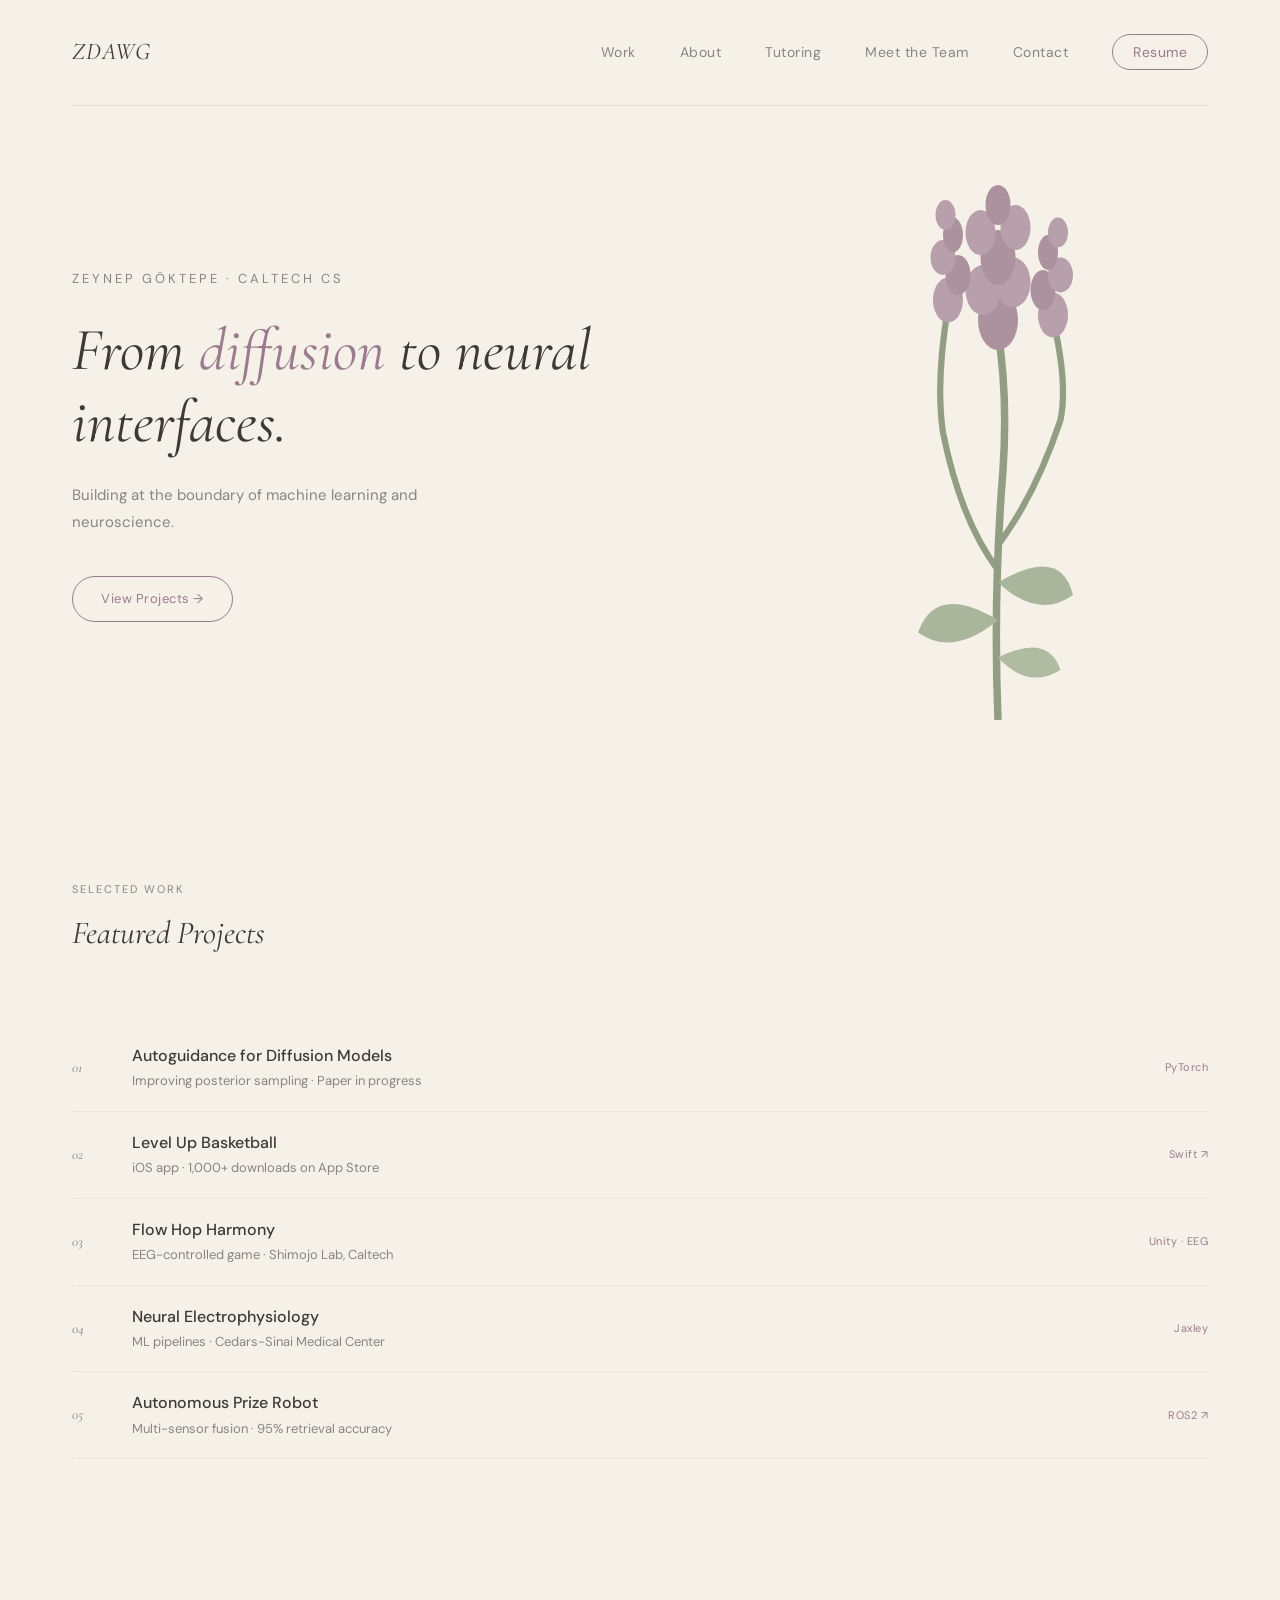
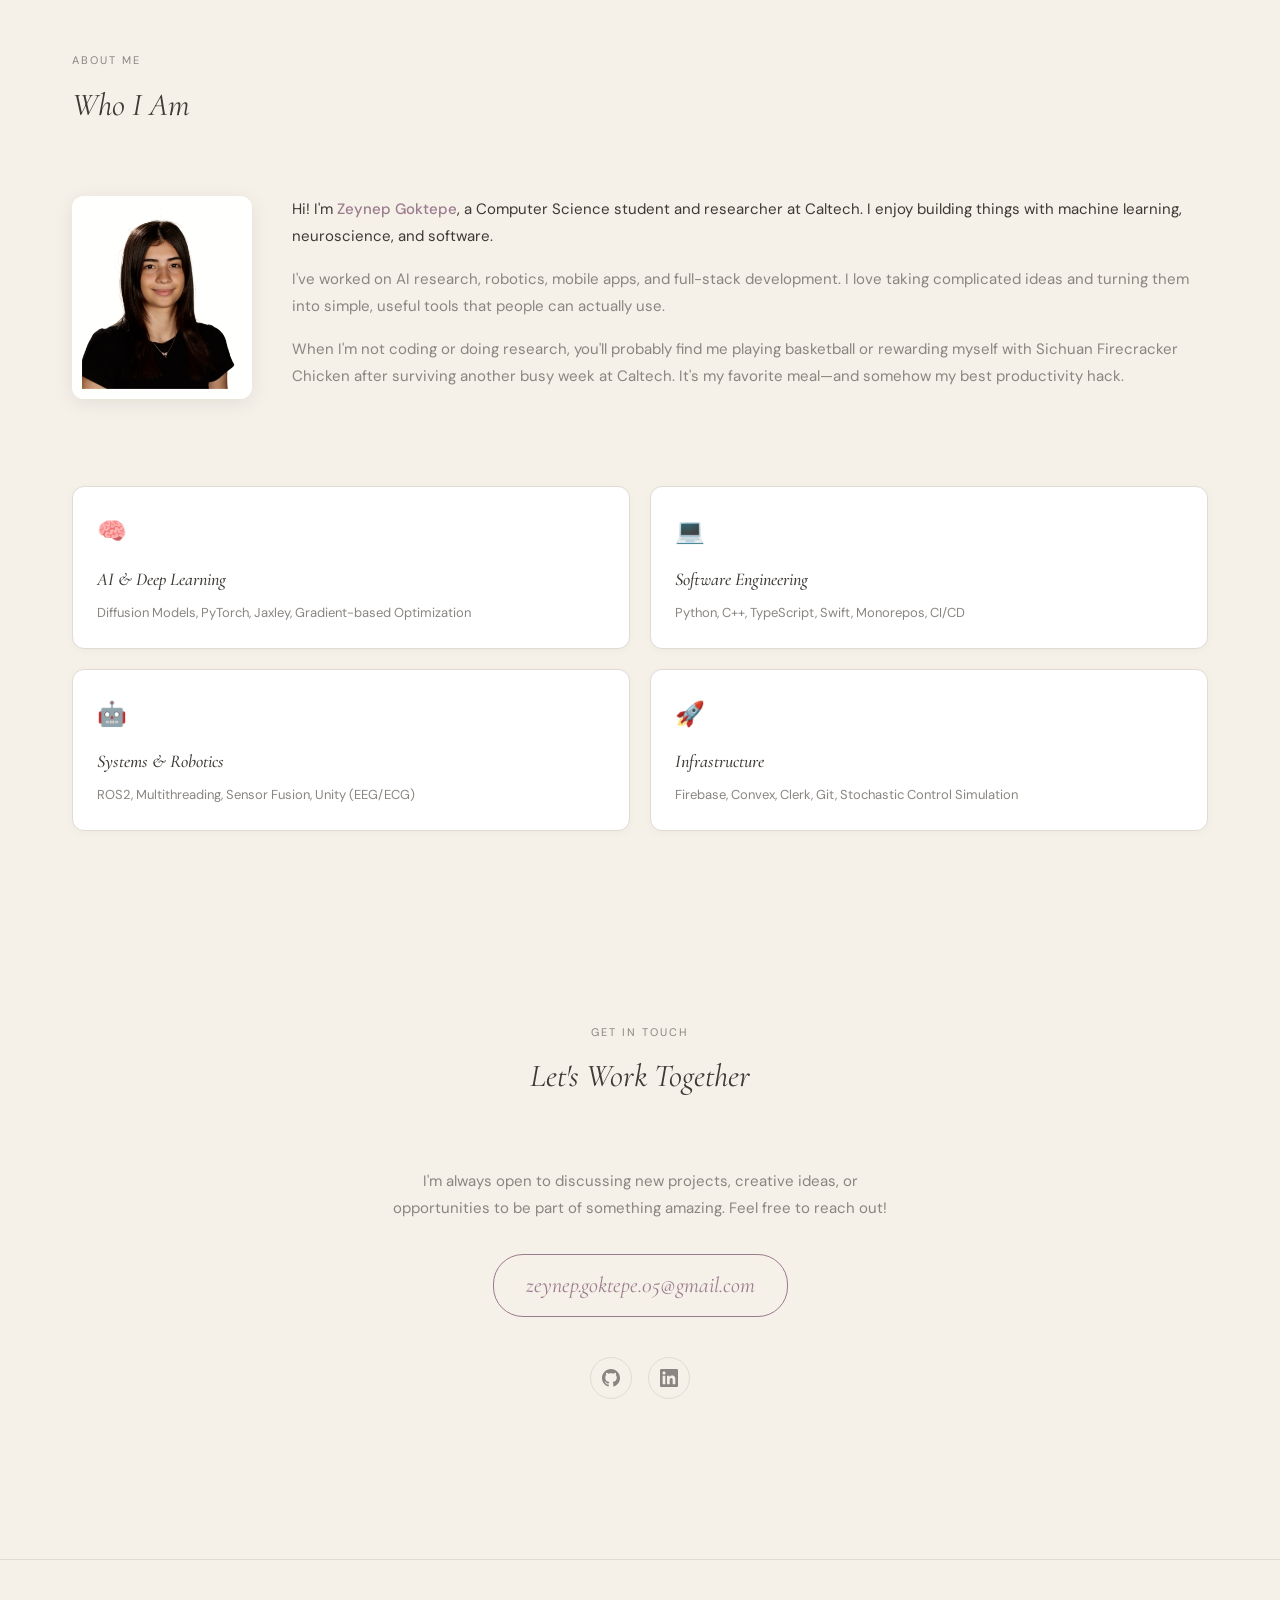
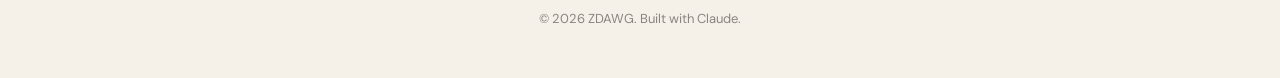
==== index.html @ f77f3506 "zdawg" ====
<!DOCTYPE html>
<html lang="en">
<head>
    <meta charset="UTF-8">
    <meta name="viewport" content="width=device-width, initial-scale=1.0">
    <title>Zeynep Goktepe | CS @ Caltech</title>
    <meta name="description" content="Computer Science student and researcher at Caltech specializing in machine learning, neuroscience, and intelligent systems.">
    
    <!-- Open Graph / Social Media -->
    <meta property="og:type" content="website">
    <meta property="og:title" content="Zeynep Goktepe | CS @ Caltech">
    <meta property="og:description" content="ML, neuroscience, and systems researcher building intelligent software.">
    <meta property="og:image" content="zeynep.jpg">
    
    <!-- Twitter -->
    <meta name="twitter:card" content="summary_large_image">
    <meta name="twitter:title" content="Zeynep Goktepe | CS @ Caltech">
    <meta name="twitter:description" content="ML, neuroscience, and systems researcher building intelligent software.">
    
    <!-- Lavender Fonts -->
    <link href="https://fonts.googleapis.com/css2?family=Cormorant+Garamond:ital,wght@0,400;0,500;1,400;1,500&family=DM+Sans:wght@400;500&display=swap" rel="stylesheet">
    
    <style>
        :root {
            --bg-parchment: #f5f0e8;
            --bg-cream: #faf8f4;
            --text-dark: #3d3a36;
            --text-muted: #8a8580;
            --accent-lavender: #9b7b8e;
            --accent-purple: #7d5a6a;
            --border-light: #e0dbd3;
        }

        * {
            margin: 0;
            padding: 0;
            box-sizing: border-box;
        }

        body {
            background-color: var(--bg-parchment);
            color: var(--text-dark);
            overflow-x: hidden;
            min-height: 100vh;
            font-family: 'DM Sans', sans-serif;
            font-size: 15px;
            line-height: 1.7;
        }

        /* Hide particle effects for this theme */
        #bg-canvas,
        .vignette,
        .scanlines,
        .grid-bg {
            display: none;
        }

        /* Layout Container */
        .content-wrapper {
            position: relative;
            z-index: 3;
            max-width: 1200px;
            margin: 0 auto;
            padding: 0 2rem;
        }

        /* Navigation */
        nav {
            display: flex;
            justify-content: space-between;
            align-items: center;
            padding: 2rem 0;
            border-bottom: 1px solid var(--border-light);
        }

        .logo {
            font-family: 'Cormorant Garamond', serif;
            font-size: 24px;
            font-weight: 400;
            font-style: italic;
            color: var(--text-dark);
            letter-spacing: 1px;
        }

        .logo .blink {
            display: none;
        }

        .nav-links a {
            color: var(--text-muted);
            text-decoration: none;
            margin-left: 2.5rem;
            font-size: 14px;
            letter-spacing: 0.5px;
            transition: color 0.3s ease;
        }

        .nav-links a:hover {
            color: var(--accent-lavender);
        }

        .nav-links .resume-btn {
            background: transparent;
            border: 1px solid var(--accent-lavender);
            color: var(--accent-lavender);
            padding: 0.5rem 1.25rem;
            border-radius: 20px;
            transition: all 0.3s ease;
        }

        .nav-links .resume-btn:hover {
            background: var(--accent-lavender);
            color: white;
        }

        /* Hero Section */
        .hero {
            min-height: 75vh;
            display: grid;
            grid-template-columns: 1fr 320px; /* was 200px */
            gap: 0.5rem; /* was 3rem */
            align-items: center;
            padding: 4rem 0;
        }

        .hero-decoration {
            display: flex;
            justify-content: flex-start; /* was center */
            align-items: center;
            margin-left: -40px; /* pulls flower closer */
        }

        .hero-decoration svg {
            width: 350px; /* bigger */
            height: auto;
            opacity: 0.8;
        }

        .hero-decoration svg {
            width: 300px;
            height: auto;
            opacity: 0.8;
        }

        .hero-subtitle {
            color: var(--text-muted);
            font-size: 13px;
            text-transform: uppercase;
            letter-spacing: 3px;
            margin-bottom: 1.5rem;
        }

        .hero-title {
            font-family: 'Cormorant Garamond', serif;
            font-size: 60px;
            font-weight: 400;
            font-style: italic;
            line-height: 1.2;
            margin-bottom: 1.5rem;
            max-width: 550px;
            color: var(--text-dark);
        }

        .hero-title span {
            color: var(--accent-lavender);
        }

        .hero-tagline {
            color: var(--text-muted);
            font-size: 15px;
            line-height: 1.8;
            max-width: 450px;
            margin-bottom: 2.5rem;
        }

        .hero-buttons {
            display: flex;
            gap: 1rem;
            flex-wrap: wrap;
        }

        /* Elegant Button */
        .cta-btn {
            position: relative;
            background: transparent;
            color: var(--accent-lavender);
            border: 1px solid var(--accent-lavender);
            padding: 0.85rem 1.75rem;
            font-family: 'DM Sans', sans-serif;
            font-size: 13px;
            letter-spacing: 0.5px;
            cursor: pointer;
            border-radius: 25px;
            transition: all 0.3s ease;
        }

        .cta-btn:hover {
            background: var(--accent-lavender);
            color: white;
        }

        a.cta-btn {
            text-decoration: none;
            display: inline-block;
        }

        .cta-secondary {
            background: var(--accent-lavender);
            border-color: var(--accent-lavender);
            color: white;
        }

        .cta-secondary:hover {
            background: var(--accent-purple);
            border-color: var(--accent-purple);
        }

        /* Animations */
        @keyframes fadeIn {
            from { opacity: 0; transform: translateY(20px); }
            to { opacity: 1; transform: translateY(0); }
        }

        /* Scroll Animations */
        .fade-in {
            opacity: 0;
            transform: translateY(30px);
            transition: opacity 0.6s ease, transform 0.6s ease;
        }

        .fade-in.visible {
            opacity: 1;
            transform: translateY(0);
        }

        .fade-in-delay-1 { transition-delay: 0.1s; }
        .fade-in-delay-2 { transition-delay: 0.2s; }
        .fade-in-delay-3 { transition-delay: 0.3s; }
        .fade-in-delay-4 { transition-delay: 0.4s; }
        .fade-in-delay-5 { transition-delay: 0.5s; }

        /* Projects Section */
        .section {
            padding: 6rem 0;
        }

        .section-header {
            margin-bottom: 4rem;
        }

        .section-label {
            color: var(--text-muted);
            font-size: 11px;
            text-transform: uppercase;
            letter-spacing: 2px;
            margin-bottom: 0.5rem;
        }

        .section-title {
            font-family: 'Cormorant Garamond', serif;
            font-size: 32px;
            font-weight: 400;
            font-style: italic;
            color: var(--text-dark);
        }

        .projects-grid {
            display: flex;
            flex-direction: column;
            gap: 0;
        }

        .project-card {
            background: transparent;
            border: none;
            border-bottom: 1px dotted var(--border-light);
            border-radius: 0;
            padding: 1.25rem 0;
            position: relative;
            display: grid;
            grid-template-columns: 40px 1fr auto;
            align-items: center;
            gap: 1.25rem;
            transition: all 0.3s ease;
            text-decoration: none;
        }

        .project-card:hover {
            padding-left: 0.5rem;
        }

        .project-card:hover .project-title {
            color: var(--accent-lavender);
        }

        .project-number {
            font-family: 'Cormorant Garamond', serif;
            font-style: italic;
            font-size: 14px;
            color: var(--text-muted);
        }

        .project-content {
            display: flex;
            flex-direction: column;
            gap: 0.25rem;
        }

        .project-title {
            font-family: 'DM Sans', sans-serif;
            font-size: 16px;
            font-weight: 500;
            margin-bottom: 0;
            color: var(--text-dark);
            line-height: 1.4;
            transition: color 0.3s ease;
        }

        .project-subtitle {
            font-size: 13px;
            color: var(--text-muted);
            line-height: 1.5;
        }

        .project-tech {
            font-size: 11px;
            color: var(--accent-lavender);
            text-align: right;
            min-width: 70px;
            letter-spacing: 0.5px;
        }

        /* About Section */
        .about-content {
            display: grid;
            grid-template-columns: 180px 1fr;
            gap: 2.5rem;
            align-items: start;
        }

        .about-photo {
            grid-row: span 2;
        }

        .about-photo img {
            width: 100%;
            border-radius: 12px;
            border: none;
            transition: all 0.3s ease;
            filter: sepia(5%);
            box-shadow: 0 4px 20px rgba(0,0,0,0.08);
        }

        .about-photo img:hover {
            filter: sepia(0%);
            transform: scale(1.02);
        }

        .about-text p {
            color: var(--text-muted);
            font-size: 15px;
            line-height: 1.8;
            margin-bottom: 1rem;
        }

        .about-text p:first-of-type {
            color: var(--text-dark);
        }

        .about-text strong {
            color: var(--accent-lavender);
            font-weight: 500;
        }

        .skills-grid {
            display: grid;
            grid-template-columns: repeat(2, 1fr);
            gap: 1.25rem;
            margin-top: 2.5rem;
        }

        .skill-item {
            background: white;
            border: 1px solid var(--border-light);
            border-radius: 12px;
            padding: 1.5rem;
            transition: all 0.3s ease;
            box-shadow: 0 2px 8px rgba(0,0,0,0.03);
        }

        .skill-item:hover {
            border-color: var(--accent-lavender);
            box-shadow: 0 4px 20px rgba(155, 123, 142, 0.1);
            transform: translateY(-2px);
        }

        .skill-icon {
            font-size: 1.5rem;
            margin-bottom: 0.75rem;
        }

        .skill-name {
            font-family: 'Cormorant Garamond', serif;
            font-size: 18px;
            font-weight: 500;
            font-style: italic;
            color: var(--text-dark);
            margin-bottom: 0.5rem;
        }

        .skill-desc {
            color: var(--text-muted);
            font-size: 13px;
            line-height: 1.6;
        }

        /* Contact Section */
        #contact .section-header {
            text-align: center;
        }

        .contact-content {
            text-align: center;
            max-width: 500px;
            margin: 0 auto;
        }

        .contact-content p {
            color: var(--text-muted);
            font-size: 15px;
            line-height: 1.8;
            margin-bottom: 2rem;
        }

        .contact-email {
            display: inline-block;
            font-family: 'Cormorant Garamond', serif;
            font-style: italic;
            font-size: 22px;
            color: var(--accent-lavender);
            text-decoration: none;
            padding: 0.75rem 2rem;
            border: 1px solid var(--accent-lavender);
            border-radius: 30px;
            transition: all 0.3s ease;
            margin-bottom: 2.5rem;
        }

        .contact-email:hover {
            background: var(--accent-lavender);
            color: white;
        }

        .social-links {
            display: flex;
            justify-content: center;
            gap: 1rem;
        }

        .social-link {
            display: flex;
            align-items: center;
            justify-content: center;
            width: 42px;
            height: 42px;
            border: 1px solid var(--border-light);
            border-radius: 50%;
            color: var(--text-muted);
            text-decoration: none;
            transition: all 0.3s ease;
        }

        .social-link:hover {
            border-color: var(--accent-lavender);
            color: var(--accent-lavender);
        }

        .social-link svg {
            width: 18px;
            height: 18px;
        }

        /* Footer */
        footer {
            background: transparent;
            text-align: center;
            padding: 3rem 0;
            color: var(--text-muted);
            font-size: 13px;
            border-top: 1px solid var(--border-light);
            margin-top: 4rem;
        }

        /* Responsive Design */
        @media (max-width: 768px) {
            .hero { grid-template-columns: 1fr; min-height: auto; padding: 3rem 0; }
            .hero-decoration { display: none; }
            .hero-title { font-size: 36px; }
            .hero-tagline { font-size: 14px; }
            .hero-buttons { flex-direction: column; align-items: flex-start; }
            .nav-links { display: none; }
            .project-card { grid-template-columns: 35px 1fr; }
            .project-tech { display: none; }
            .project-subtitle { font-size: 12px; }
            .section { padding: 3rem 0; }
            .about-content { grid-template-columns: 1fr; gap: 1.5rem; }
            .about-photo { max-width: 140px; margin: 0 auto; grid-row: auto; }
            .skills-grid { grid-template-columns: 1fr; gap: 1rem; }
            .skill-item { padding: 1.25rem; }
            .contact-email { font-size: 18px; }
        }
    </style>
</head>
<body>

    <canvas id="bg-canvas"></canvas>
    <div class="vignette"></div>

    <div class="content-wrapper">
        <nav>
            <div class="logo">ZDAWG</div>
            <div class="nav-links">
                <a href="#work">Work</a>
                <a href="#about">About</a>
                <a href="tutoring.html">Tutoring</a>
                <a href="cats.html">Meet the Team</a>
                <a href="#contact">Contact</a>
                <a href="zeynep-resume.pdf" class="resume-btn" target="_blank">Resume</a>
            </div>
        </nav>

        <section class="hero">
            <div class="hero-content">
                <div class="hero-subtitle">Zeynep Göktepe · Caltech CS</div>
                <h1 class="hero-title">From <span>diffusion</span> to neural interfaces.</h1>
                <p class="hero-tagline">Building at the boundary of machine learning and neuroscience.</p>
                <div class="hero-buttons">
                    <button class="cta-btn" onclick="document.getElementById('work').scrollIntoView({behavior: 'smooth'})">View Projects →</button>
                </div>
            </div>
            <div class="hero-decoration">
                <svg viewBox="0 0 120 220" fill="none" xmlns="http://www.w3.org/2000/svg">
                    <!-- Main Stem -->
                    <path d="M60 220 Q58 170 62 120 Q64 90 60 65" stroke="#7a8a6a" stroke-width="3" fill="none"/>
                    <!-- Second Stem -->
                    <path d="M60 150 Q75 130 85 100 Q88 85 82 60" stroke="#7a8a6a" stroke-width="2.5" fill="none"/>
                    <!-- Third Stem -->
                    <path d="M60 160 Q45 140 38 105 Q35 85 40 55" stroke="#7a8a6a" stroke-width="2.5" fill="none"/>
                    
                    <!-- Leaves -->
                    <path d="M60 180 Q35 165 28 185 Q42 195 60 180" fill="#98a888"/>
                    <path d="M60 165 Q85 150 90 170 Q76 180 60 165" fill="#98a888"/>
                    <path d="M60 195 Q80 185 85 200 Q72 208 60 195" fill="#a0b090"/>
                    
                    <!-- Main flower buds -->
                    <ellipse cx="60" cy="60" rx="8" ry="12" fill="#9b7b8e"/>
                    <ellipse cx="54" cy="48" rx="7" ry="10" fill="#a88b9e"/>
                    <ellipse cx="66" cy="45" rx="7" ry="10" fill="#a88b9e"/>
                    <ellipse cx="60" cy="35" rx="7" ry="11" fill="#9b7b8e"/>
                    <ellipse cx="53" cy="25" rx="6" ry="9" fill="#a88b9e"/>
                    <ellipse cx="67" cy="23" rx="6" ry="9" fill="#a88b9e"/>
                    <ellipse cx="60" cy="14" rx="5" ry="8" fill="#9b7b8e"/>
                    
                    <!-- Second flower buds -->
                    <ellipse cx="82" cy="58" rx="6" ry="9" fill="#a88b9e"/>
                    <ellipse cx="78" cy="48" rx="5" ry="8" fill="#9b7b8e"/>
                    <ellipse cx="85" cy="42" rx="5" ry="7" fill="#a88b9e"/>
                    <ellipse cx="80" cy="33" rx="4" ry="7" fill="#9b7b8e"/>
                    <ellipse cx="84" cy="25" rx="4" ry="6" fill="#a88b9e"/>
                    
                    <!-- Third flower buds -->
                    <ellipse cx="40" cy="52" rx="6" ry="9" fill="#a88b9e"/>
                    <ellipse cx="44" cy="42" rx="5" ry="8" fill="#9b7b8e"/>
                    <ellipse cx="38" cy="35" rx="5" ry="7" fill="#a88b9e"/>
                    <ellipse cx="42" cy="26" rx="4" ry="7" fill="#9b7b8e"/>
                    <ellipse cx="39" cy="18" rx="4" ry="6" fill="#a88b9e"/>
                </svg>
            </div>
        </section>

        <section id="work" class="section">
            <div class="section-header fade-in">
                <div class="section-label">Selected Work</div>
                <h2 class="section-title">Featured Projects</h2>
            </div>

            <div class="projects-grid">
                <article class="project-card fade-in fade-in-delay-1">
                    <div class="project-number">01</div>
                    <div class="project-content">
                        <h3 class="project-title">Autoguidance for Diffusion Models</h3>
                        <p class="project-subtitle">Improving posterior sampling · Paper in progress</p>
                    </div>
                    <span class="project-tech">PyTorch</span>
                </article>

                <a href="https://apps.apple.com/us/app/together-level-up/id6463521780" target="_blank" class="project-card fade-in fade-in-delay-2">
                    <div class="project-number">02</div>
                    <div class="project-content">
                        <h3 class="project-title">Level Up Basketball</h3>
                        <p class="project-subtitle">iOS app · 1,000+ downloads on App Store</p>
                    </div>
                    <span class="project-tech">Swift ↗</span>
                </a>

                <article class="project-card fade-in fade-in-delay-3">
                    <div class="project-number">03</div>
                    <div class="project-content">
                        <h3 class="project-title">Flow Hop Harmony</h3>
                        <p class="project-subtitle">EEG-controlled game · Shimojo Lab, Caltech</p>
                    </div>
                    <span class="project-tech">Unity · EEG</span>
                </article>

                <article class="project-card fade-in fade-in-delay-4">
                    <div class="project-number">04</div>
                    <div class="project-content">
                        <h3 class="project-title">Neural Electrophysiology</h3>
                        <p class="project-subtitle">ML pipelines · Cedars-Sinai Medical Center</p>
                    </div>
                    <span class="project-tech">Jaxley</span>
                </article>

                <a href="https://github.com/Zeynoyder1/basket" target="_blank" class="project-card fade-in fade-in-delay-5">
                    <div class="project-number">05</div>
                    <div class="project-content">
                        <h3 class="project-title">Autonomous Prize Robot</h3>
                        <p class="project-subtitle">Multi-sensor fusion · 95% retrieval accuracy</p>
                    </div>
                    <span class="project-tech">ROS2 ↗</span>
                </a>
            </div>
        </section>

        <section id="about" class="section">
            <div class="section-header fade-in">
                <div class="section-label">About Me</div>
                <h2 class="section-title">Who I Am</h2>
            </div>

            <div class="about-content">
                <div class="about-photo fade-in">
                    <img src="zeynep.jpg" alt="Zeynep Göktepe">
                </div>
                <div class="about-text fade-in fade-in-delay-1">
                    <p>Hi! I'm <strong>Zeynep Goktepe</strong>, a Computer Science student and researcher at Caltech. I enjoy building things with machine learning, neuroscience, and software.</p>
            
                    <p>I've worked on AI research, robotics, mobile apps, and full-stack development. I love taking complicated ideas and turning them into simple, useful tools that people can actually use.</p>
            
                    <p>When I'm not coding or doing research, you'll probably find me playing basketball or rewarding myself with Sichuan Firecracker Chicken after surviving another busy week at Caltech. It's my favorite meal—and somehow my best productivity hack.</p>
            
                </div>
            </div>
                <div class="skills-grid fade-in fade-in-delay-2">
                    <div class="skill-item">
                        <div class="skill-icon">🧠</div>
                        <div class="skill-name">AI & Deep Learning</div>
                        <div class="skill-desc">Diffusion Models, PyTorch, Jaxley, Gradient-based Optimization</div>
                    </div>

                    <div class="skill-item">
                        <div class="skill-icon">💻</div>
                        <div class="skill-name">Software Engineering</div>
                        <div class="skill-desc">Python, C++, TypeScript, Swift, Monorepos, CI/CD</div>
                    </div>

                    <div class="skill-item">
                        <div class="skill-icon">🤖</div>
                        <div class="skill-name">Systems & Robotics</div>
                        <div class="skill-desc">ROS2, Multithreading, Sensor Fusion, Unity (EEG/ECG)</div>
                    </div>

                    <div class="skill-item">
                        <div class="skill-icon">🚀</div>
                        <div class="skill-name">Infrastructure</div>
                        <div class="skill-desc">Firebase, Convex, Clerk, Git, Stochastic Control Simulation</div>
                    </div>
                </div>
            </div>
        </section>

        <section id="contact" class="section">
            <div class="section-header fade-in">
                <div class="section-label">Get In Touch</div>
                <h2 class="section-title">Let's Work Together</h2>
            </div>

            <div class="contact-content fade-in fade-in-delay-1">
                <p>I'm always open to discussing new projects, creative ideas, or opportunities to be part of something amazing. Feel free to reach out!</p>
                
                <a href="mailto:zeynep.goktepe.05@gmail.com" class="contact-email">zeynep.goktepe.05@gmail.com</a>

                <div class="social-links">
                    <a href="https://github.com/Zeynoyder1" target="_blank" class="social-link" aria-label="GitHub">
                        <svg fill="currentColor" viewBox="0 0 24 24"><path d="M12 0c-6.626 0-12 5.373-12 12 0 5.302 3.438 9.8 8.207 11.387.599.111.793-.261.793-.577v-2.234c-3.338.726-4.033-1.416-4.033-1.416-.546-1.387-1.333-1.756-1.333-1.756-1.089-.745.083-.729.083-.729 1.205.084 1.839 1.237 1.839 1.237 1.07 1.834 2.807 1.304 3.492.997.107-.775.418-1.305.762-1.604-2.665-.305-5.467-1.334-5.467-5.931 0-1.311.469-2.381 1.236-3.221-.124-.303-.535-1.524.117-3.176 0 0 1.008-.322 3.301 1.23.957-.266 1.983-.399 3.003-.404 1.02.005 2.047.138 3.006.404 2.291-1.552 3.297-1.23 3.297-1.23.653 1.653.242 2.874.118 3.176.77.84 1.235 1.911 1.235 3.221 0 4.609-2.807 5.624-5.479 5.921.43.372.823 1.102.823 2.222v3.293c0 .319.192.694.801.576 4.765-1.589 8.199-6.086 8.199-11.386 0-6.627-5.373-12-12-12z"/></svg>
                    </a>
                    <a href="https://www.linkedin.com/in/zeynep-goktepe-9bb5a8205/" target="_blank" class="social-link" aria-label="LinkedIn">
                        <svg fill="currentColor" viewBox="0 0 24 24"><path d="M20.447 20.452h-3.554v-5.569c0-1.328-.027-3.037-1.852-3.037-1.853 0-2.136 1.445-2.136 2.939v5.667H9.351V9h3.414v1.561h.046c.477-.9 1.637-1.85 3.37-1.85 3.601 0 4.267 2.37 4.267 5.455v6.286zM5.337 7.433c-1.144 0-2.063-.926-2.063-2.065 0-1.138.92-2.063 2.063-2.063 1.14 0 2.064.925 2.064 2.063 0 1.139-.925 2.065-2.064 2.065zm1.782 13.019H3.555V9h3.564v11.452zM22.225 0H1.771C.792 0 0 .774 0 1.729v20.542C0 23.227.792 24 1.771 24h20.451C23.2 24 24 23.227 24 22.271V1.729C24 .774 23.2 0 22.222 0h.003z"/></svg>
                    </a>
                    <!-- <a href="https://twitter.com" target="_blank" class="social-link" aria-label="Twitter">
                        <svg fill="currentColor" viewBox="0 0 24 24"><path d="M18.244 2.25h3.308l-7.227 8.26 8.502 11.24H16.17l-5.214-6.817L4.99 21.75H1.68l7.73-8.835L1.254 2.25H8.08l4.713 6.231zm-1.161 17.52h1.833L7.084 4.126H5.117z"/></svg>
                    </a> -->
                </div>
            </div>
        </section>

        <footer>
            <p>© 2026 ZDAWG. Built with Claude.</p>
        </footer>
    </div>

    <script>
        // Interactive Moving Particles Script
        const canvas = document.getElementById('bg-canvas');
        const ctx = canvas.getContext('2d');

        let width = canvas.width = window.innerWidth;
        let height = canvas.height = window.innerHeight;

        const numParticles = 60;
        const particles = [];
        let mouse = { x: null, y: null, radius: 150 };

        window.addEventListener('resize', () => {
            width = canvas.width = window.innerWidth;
            height = canvas.height = window.innerHeight;
        });

        window.addEventListener('mousemove', (e) => {
            mouse.x = e.x;
            mouse.y = e.y;
        });

        window.addEventListener('mouseout', () => {
            mouse.x = null;
            mouse.y = null;
        });

        class Particle {
            constructor() {
                this.x = Math.random() * width;
                this.y = Math.random() * height;
                this.baseX = this.x;
                this.baseY = this.y;
                this.size = Math.random() * 2 + 1;
                this.density = (Math.random() * 30) + 10;
                this.color = Math.random() > 0.5 ? '#00ffe0' : '#ff6b35';
                this.alpha = Math.random() * 0.5 + 0.2;
            }

            draw() {
                ctx.beginPath();
                ctx.arc(this.x, this.y, this.size, 0, Math.PI * 2);
                ctx.fillStyle = this.color;
                ctx.globalAlpha = this.alpha;
                ctx.fill();
            }

            update() {
                // Return to original floating pattern or react to mouse
                if (mouse.x != null && mouse.y != null) {
                    let dx = mouse.x - this.x;
                    let dy = mouse.y - this.y;
                    let distance = Math.sqrt(dx * dx + dy * dy);
                    
                    if (distance < mouse.radius) {
                        let force = (mouse.radius - distance) / mouse.radius;
                        let directionX = (dx / distance) * force * this.density * -0.5;
                        let directionY = (dy / distance) * force * this.density * -0.5;
                        this.x += directionX;
                        this.y += directionY;
                    }
                }
                
                // Slow ambient drift
                this.y -= 0.2;
                if (this.y < 0) {
                    this.y = height;
                    this.x = Math.random() * width;
                }
            }
        }

        function init() {
            for (let i = 0; i < numParticles; i++) {
                particles.push(new Particle());
            }
        }

        function animate() {
            ctx.clearRect(0, 0, width, height);
            for (let i = 0; i < particles.length; i++) {
                particles[i].update();
                particles[i].draw();
            }
            requestAnimationFrame(animate);
        }

        init();
        animate();

        // Scroll Animation Observer
        const observerOptions = {
            threshold: 0.1,
            rootMargin: '0px 0px -50px 0px'
        };

        const observer = new IntersectionObserver((entries) => {
            entries.forEach(entry => {
                if (entry.isIntersecting) {
                    entry.target.classList.add('visible');
                }
            });
        }, observerOptions);

        document.querySelectorAll('.fade-in').forEach(el => observer.observe(el));
    </script>
</body>
</html>
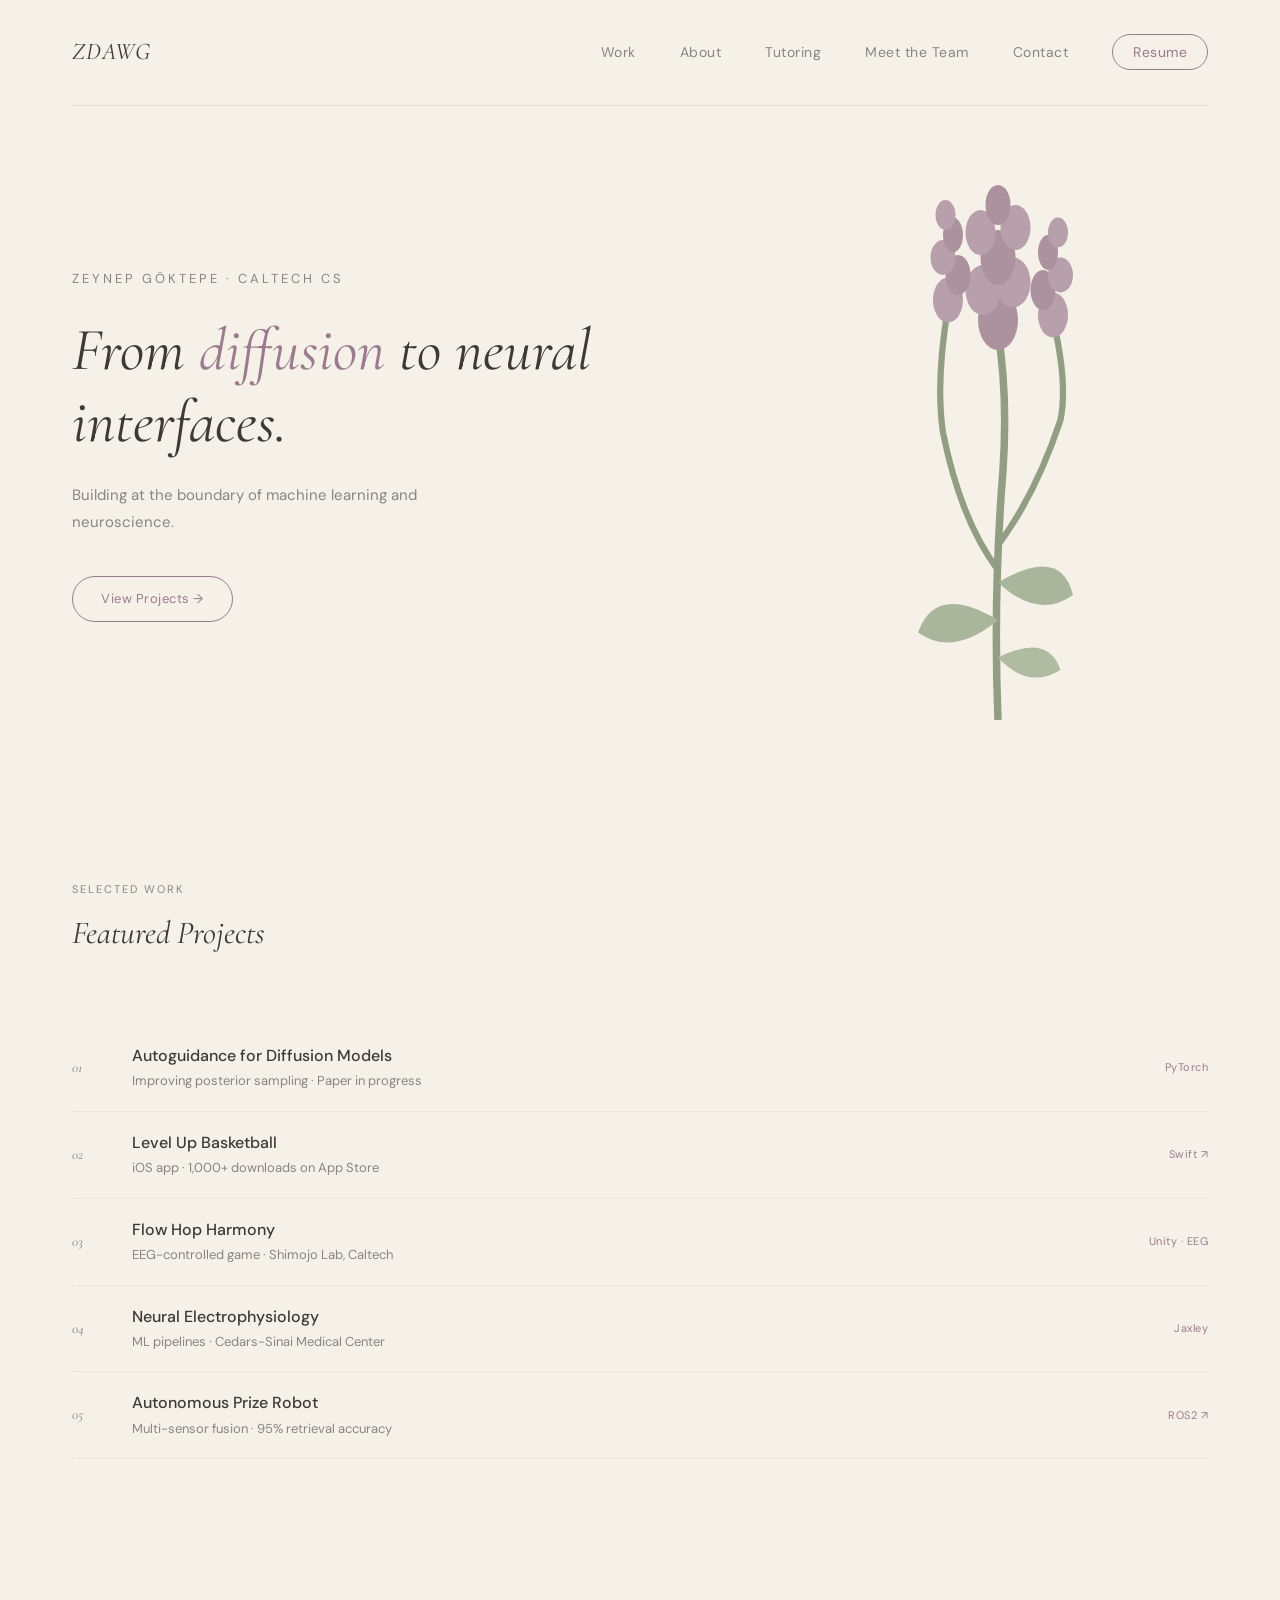
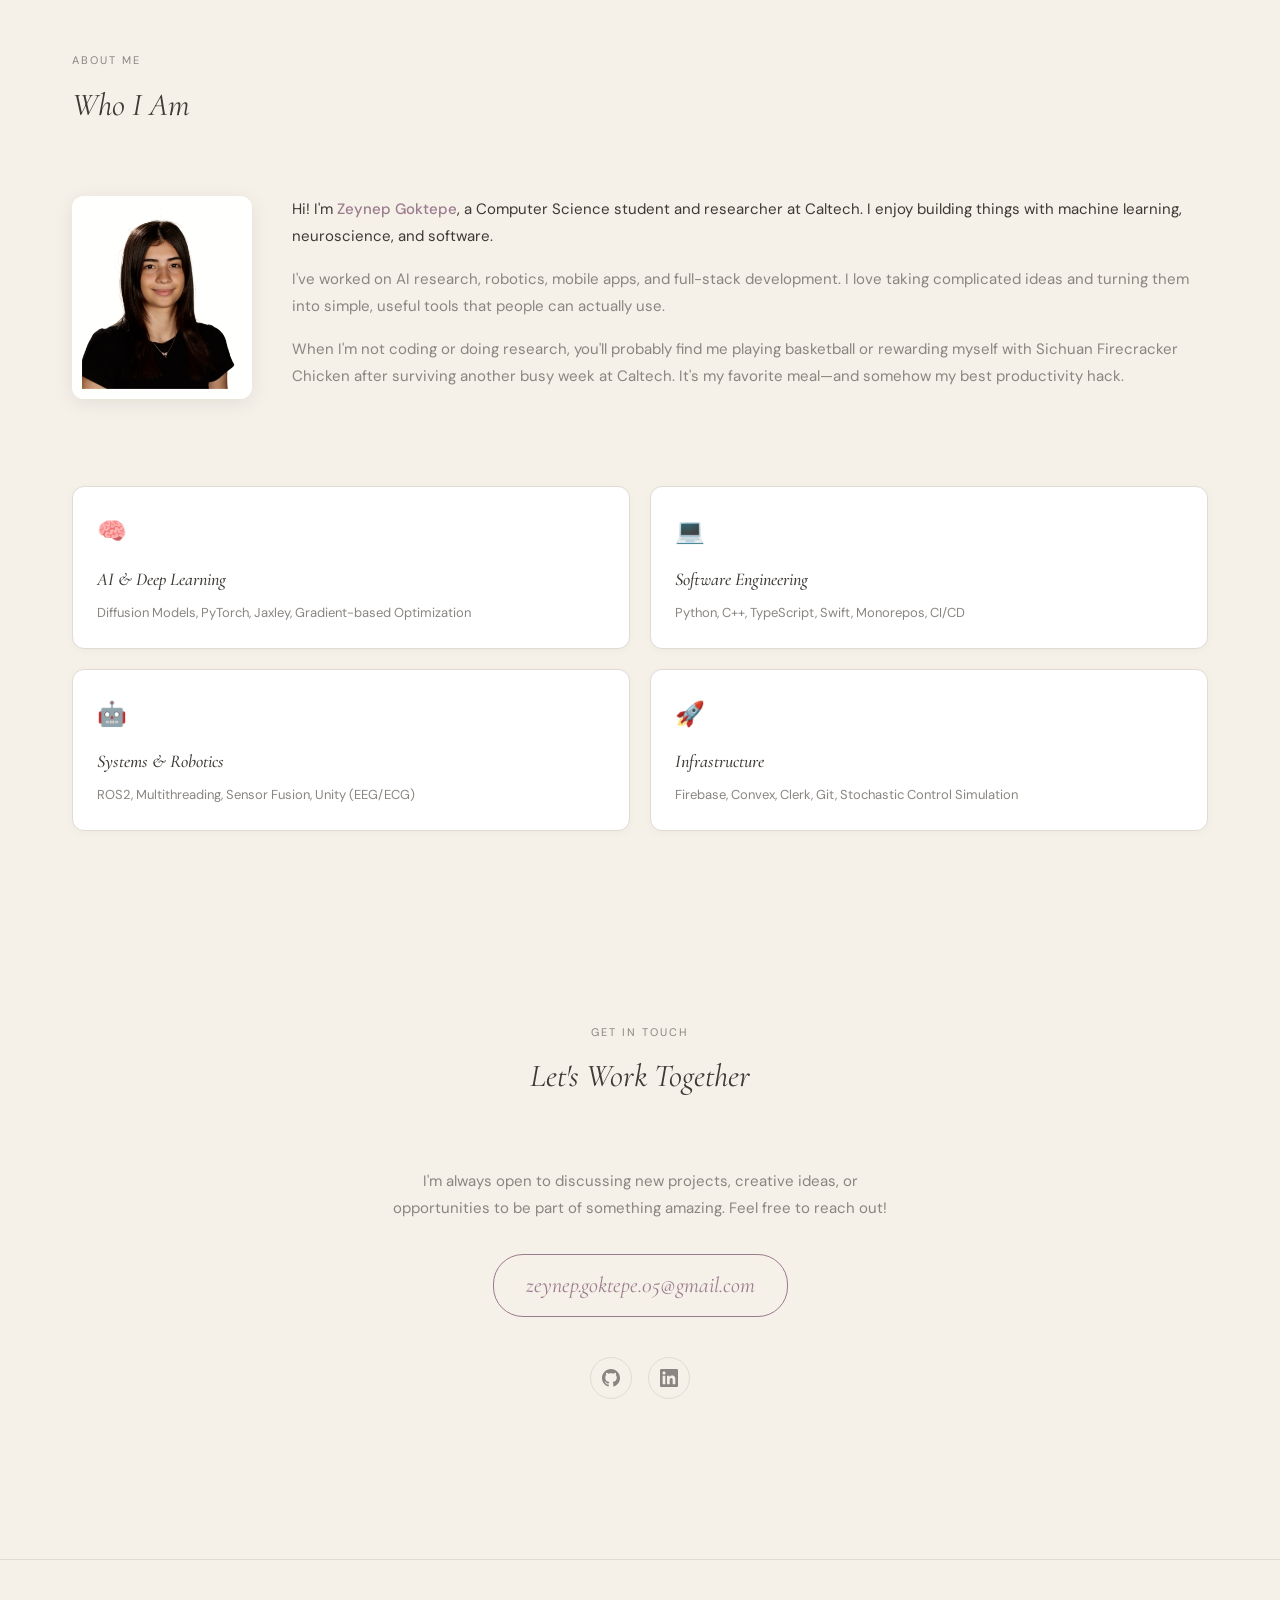
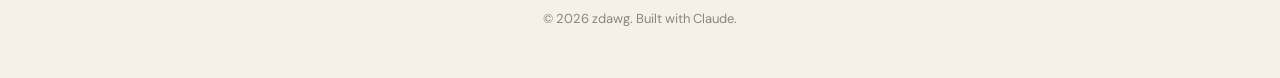
==== commit c66ad824: "z" ====
--- a/index.html
+++ b/index.html
@@ -705,7 +705,7 @@
         </section>
 
         <footer>
-            <p>© 2026 ZDAWG. Built with Claude.</p>
+            <p>© 2026 zdawg. Built with Claude.</p>
         </footer>
     </div>
 
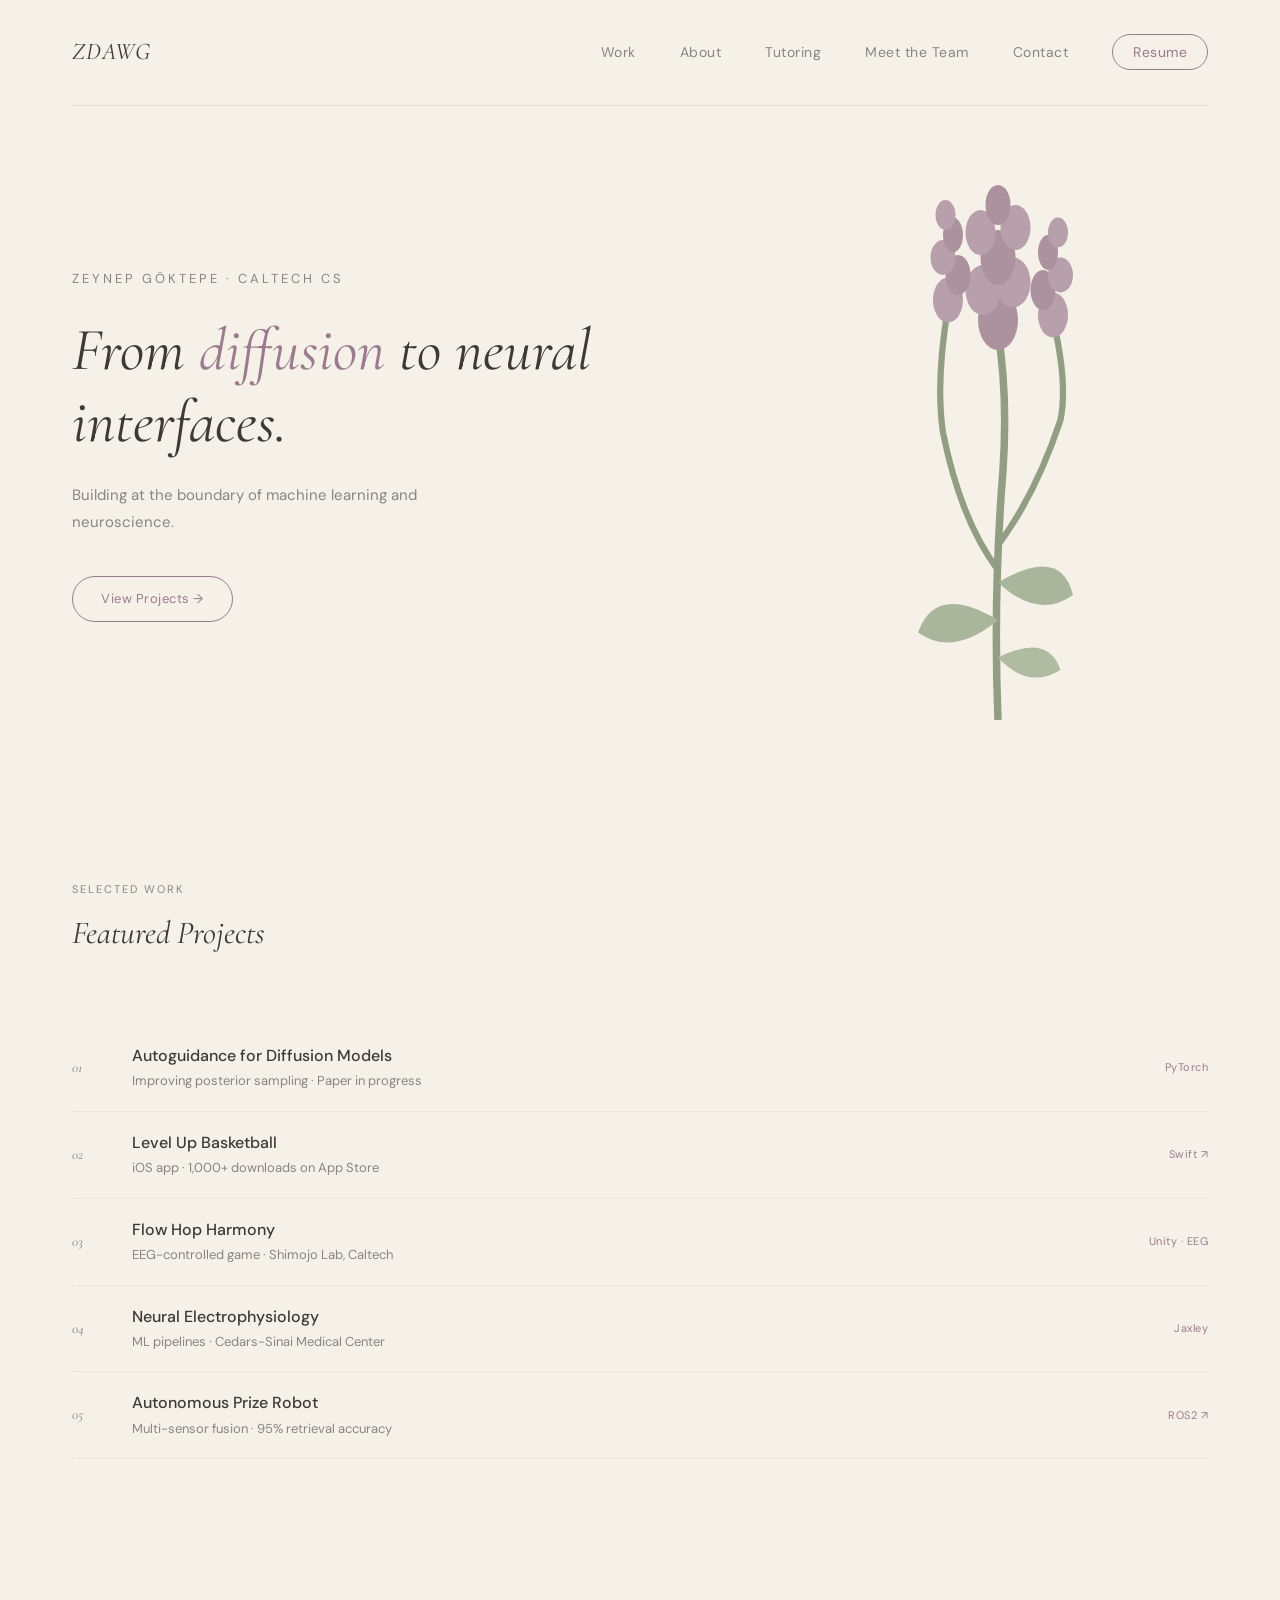
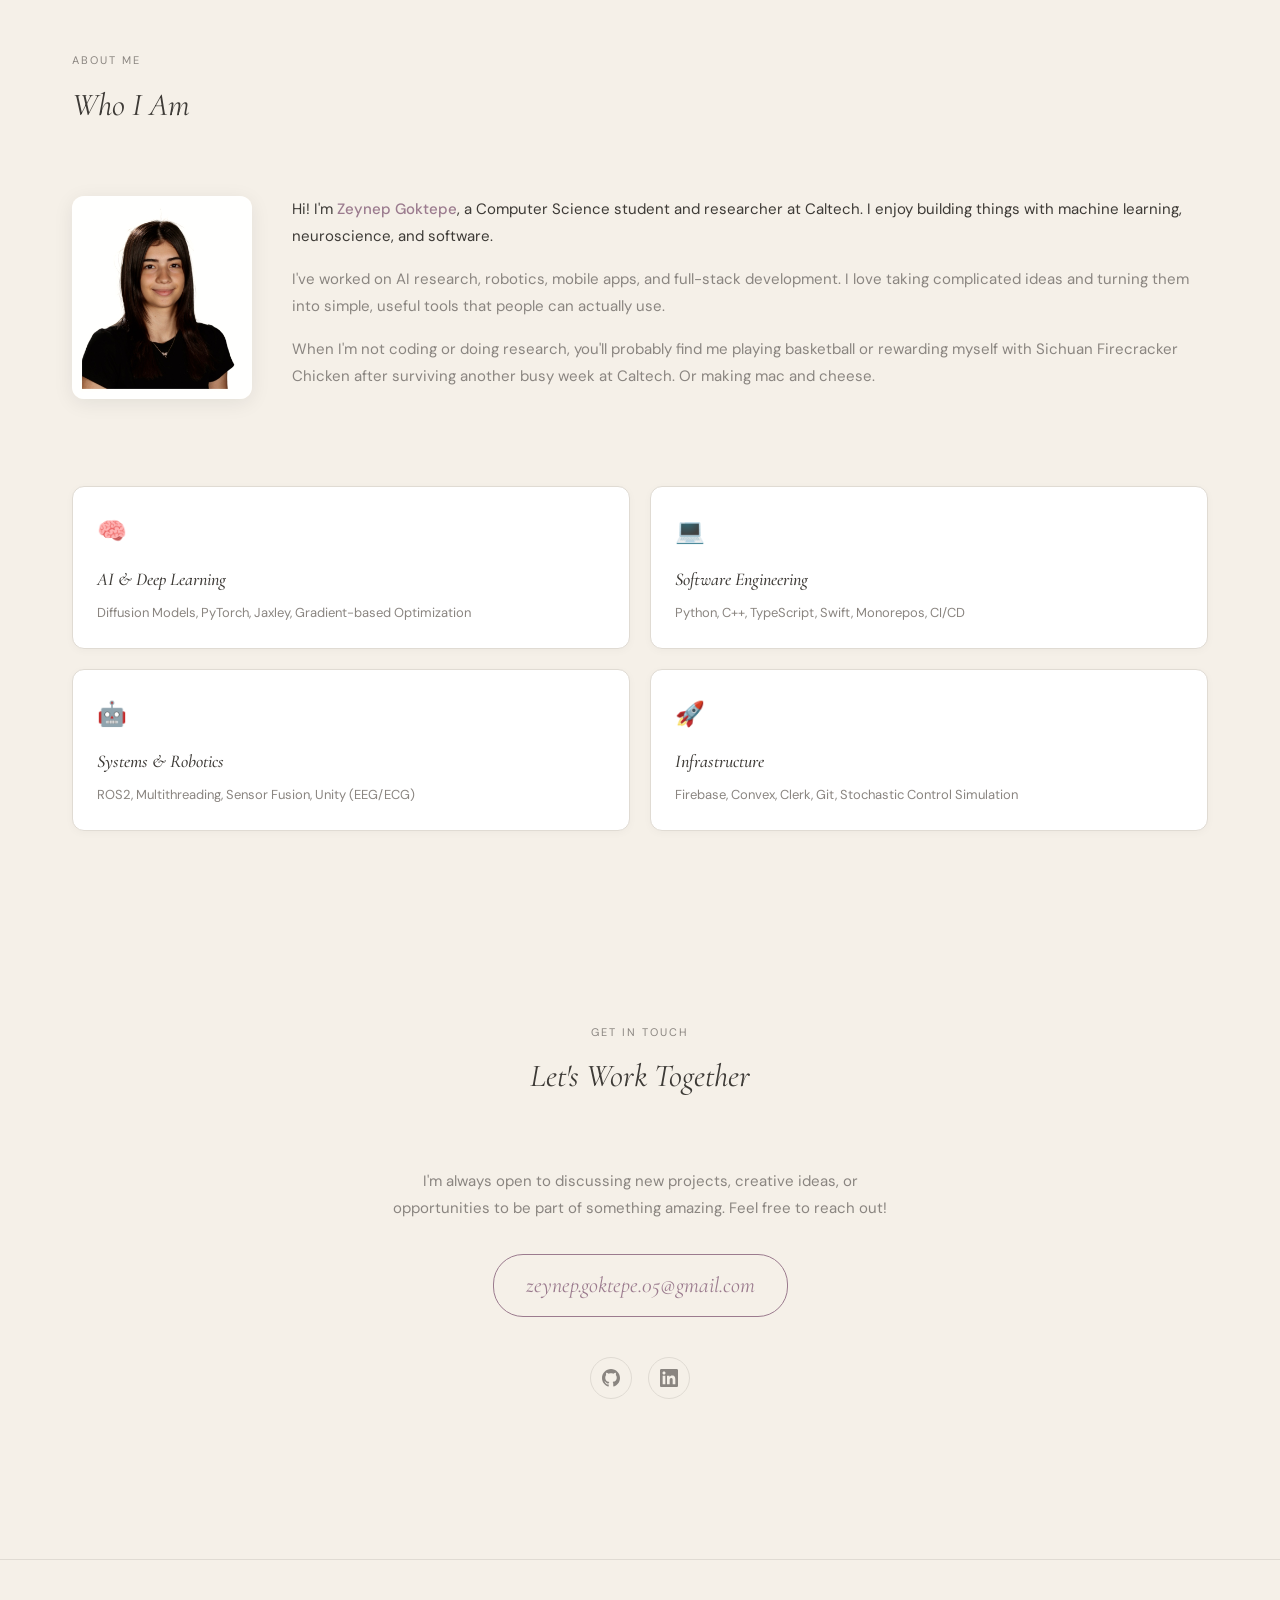
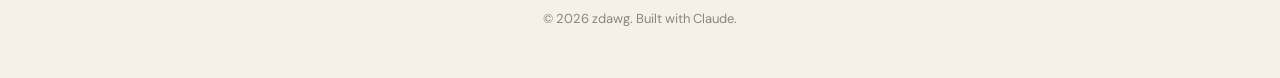
==== commit 3dd2a3db: "Update index.html" ====
--- a/index.html
+++ b/index.html
@@ -99,6 +99,25 @@
             color: var(--accent-lavender);
         }
 
+        .menu-toggle {
+            display: none;
+            flex-direction: column;
+            justify-content: center;
+            gap: 5px;
+            background: none;
+            border: none;
+            cursor: pointer;
+            padding: 8px;
+        }
+
+        .menu-toggle span {
+            display: block;
+            width: 24px;
+            height: 2px;
+            background: var(--text-dark);
+            transition: all 0.3s ease;
+        }
+
         .nav-links .resume-btn {
             background: transparent;
             border: 1px solid var(--accent-lavender);
@@ -498,7 +517,29 @@
             .hero-title { font-size: 36px; }
             .hero-tagline { font-size: 14px; }
             .hero-buttons { flex-direction: column; align-items: flex-start; }
-            .nav-links { display: none; }
+            
+            nav { flex-wrap: wrap; }
+            .menu-toggle { display: flex; }
+            .nav-links {
+                display: none;
+                width: 100%;
+                flex-direction: column;
+                padding: 1rem 0;
+                margin-top: 1rem;
+                border-top: 1px solid var(--border-light);
+            }
+            .nav-links.open { display: flex; }
+            .nav-links a {
+                margin: 0;
+                padding: 0.75rem 0;
+                border-bottom: 1px dotted var(--border-light);
+            }
+            .nav-links a:last-child { border-bottom: none; }
+            .nav-links .resume-btn {
+                margin-top: 0.5rem;
+                text-align: center;
+            }
+            
             .project-card { grid-template-columns: 35px 1fr; }
             .project-tech { display: none; }
             .project-subtitle { font-size: 12px; }
@@ -519,7 +560,12 @@
     <div class="content-wrapper">
         <nav>
             <div class="logo">ZDAWG</div>
-            <div class="nav-links">
+            <button class="menu-toggle" onclick="toggleMenu()" aria-label="Toggle menu">
+                <span></span>
+                <span></span>
+                <span></span>
+            </button>
+            <div class="nav-links" id="navLinks">
                 <a href="#work">Work</a>
                 <a href="#about">About</a>
                 <a href="tutoring.html">Tutoring</a>
@@ -647,7 +693,7 @@
             
                     <p>I've worked on AI research, robotics, mobile apps, and full-stack development. I love taking complicated ideas and turning them into simple, useful tools that people can actually use.</p>
             
-                    <p>When I'm not coding or doing research, you'll probably find me playing basketball or rewarding myself with Sichuan Firecracker Chicken after surviving another busy week at Caltech. It's my favorite meal—and somehow my best productivity hack.</p>
+                    <p>When I'm not coding or doing research, you'll probably find me playing basketball or rewarding myself with Sichuan Firecracker Chicken after surviving another busy week at Caltech. Or making mac and cheese.</p>
             
                 </div>
             </div>
@@ -710,6 +756,19 @@
     </div>
 
     <script>
+        // Mobile Menu Toggle
+        function toggleMenu() {
+            const navLinks = document.getElementById('navLinks');
+            navLinks.classList.toggle('open');
+        }
+
+        // Close menu when clicking a link
+        document.querySelectorAll('.nav-links a').forEach(link => {
+            link.addEventListener('click', () => {
+                document.getElementById('navLinks').classList.remove('open');
+            });
+        });
+
         // Interactive Moving Particles Script
         const canvas = document.getElementById('bg-canvas');
         const ctx = canvas.getContext('2d');
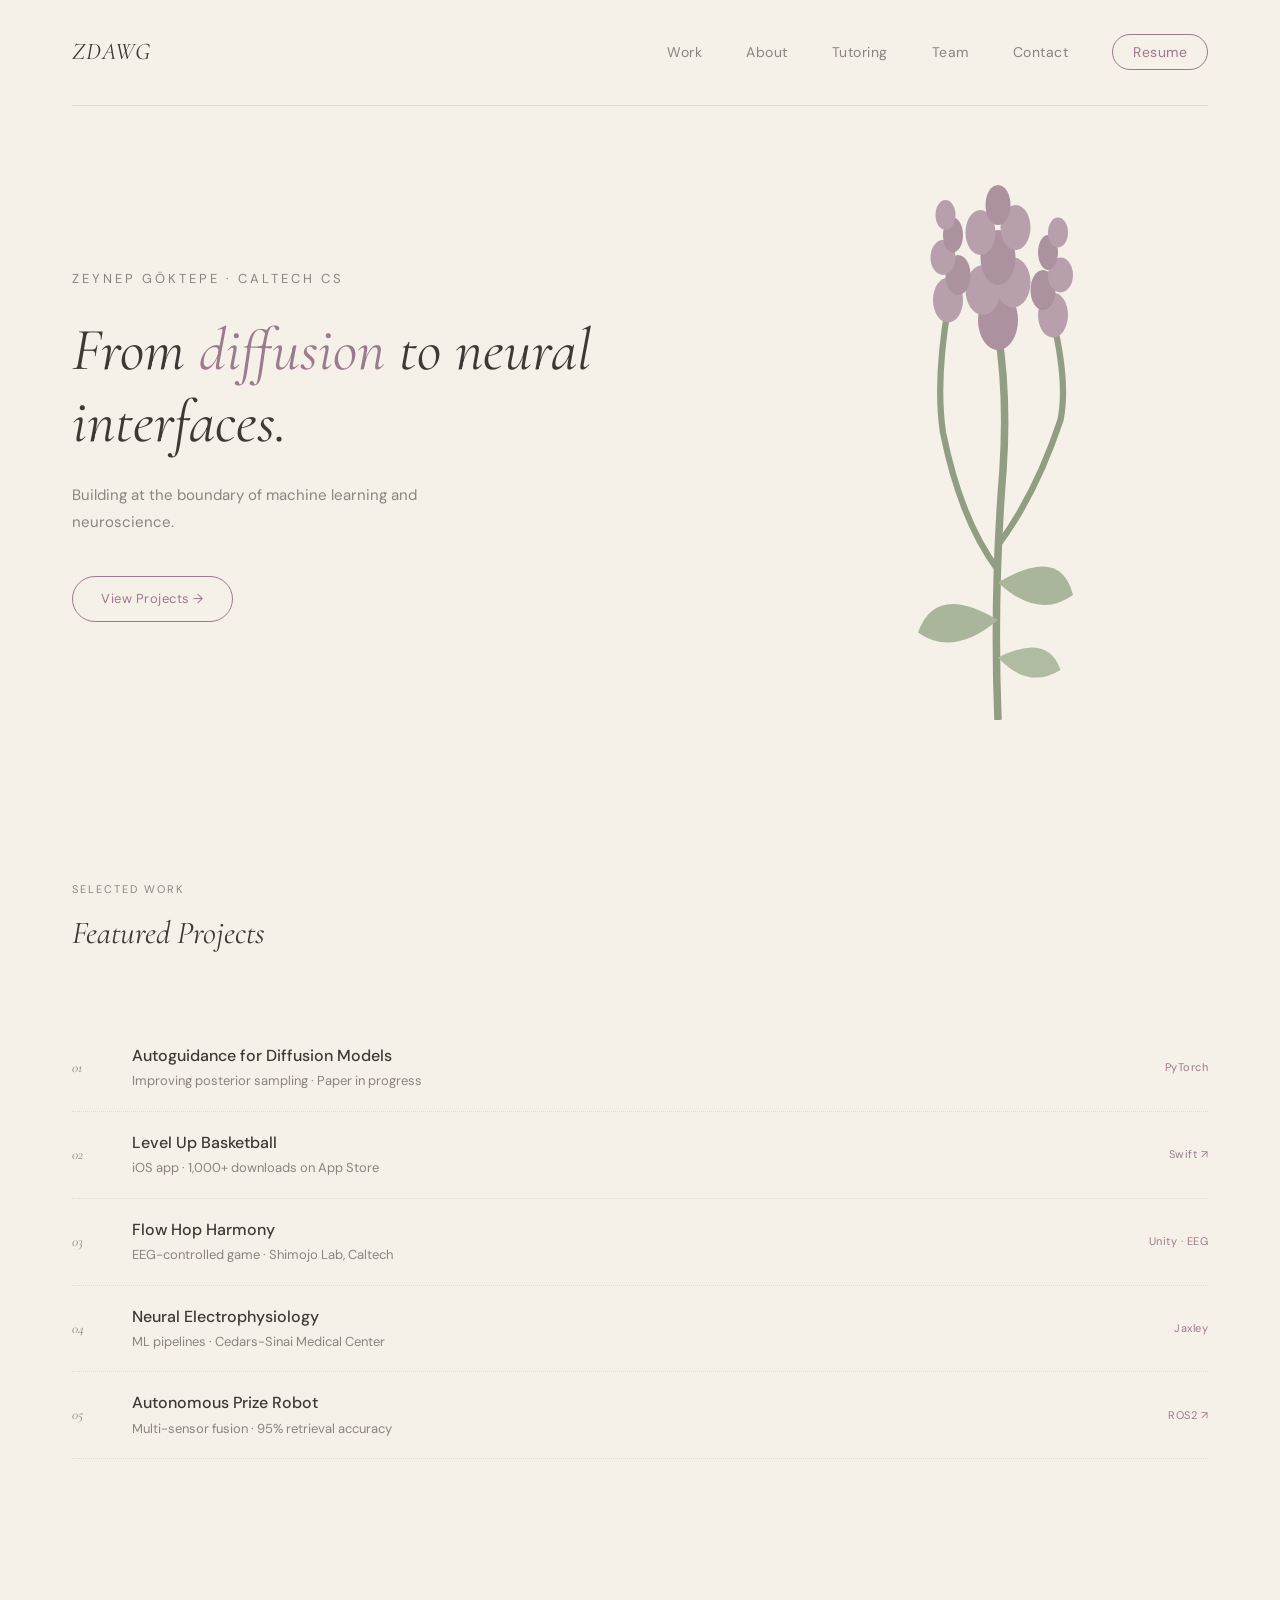
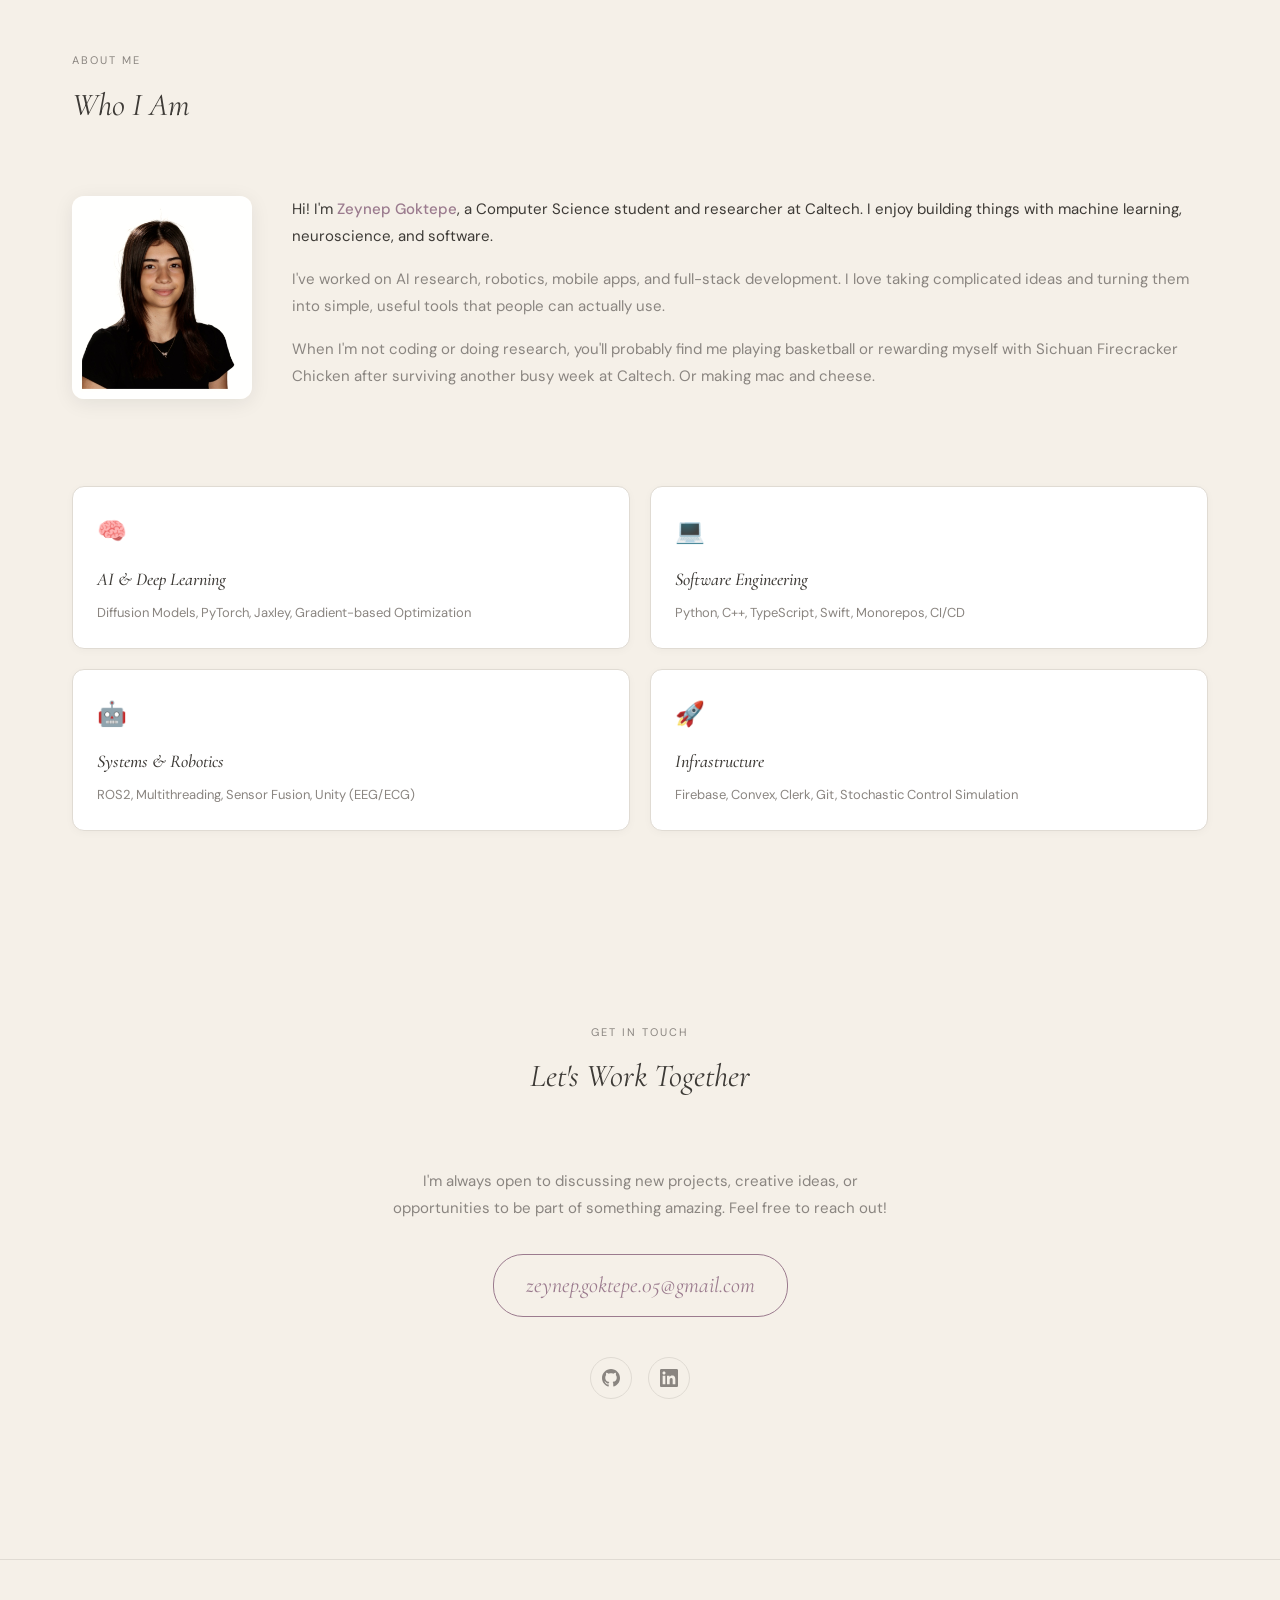
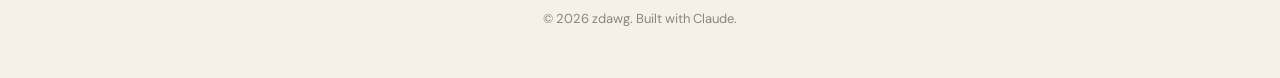
==== commit c2c4d4c3: "z" ====
--- a/index.html
+++ b/index.html
@@ -569,7 +569,7 @@
                 <a href="#work">Work</a>
                 <a href="#about">About</a>
                 <a href="tutoring.html">Tutoring</a>
-                <a href="cats.html">Meet the Team</a>
+                <a href="cats.html">Team</a>
                 <a href="#contact">Contact</a>
                 <a href="zeynep-resume.pdf" class="resume-btn" target="_blank">Resume</a>
             </div>
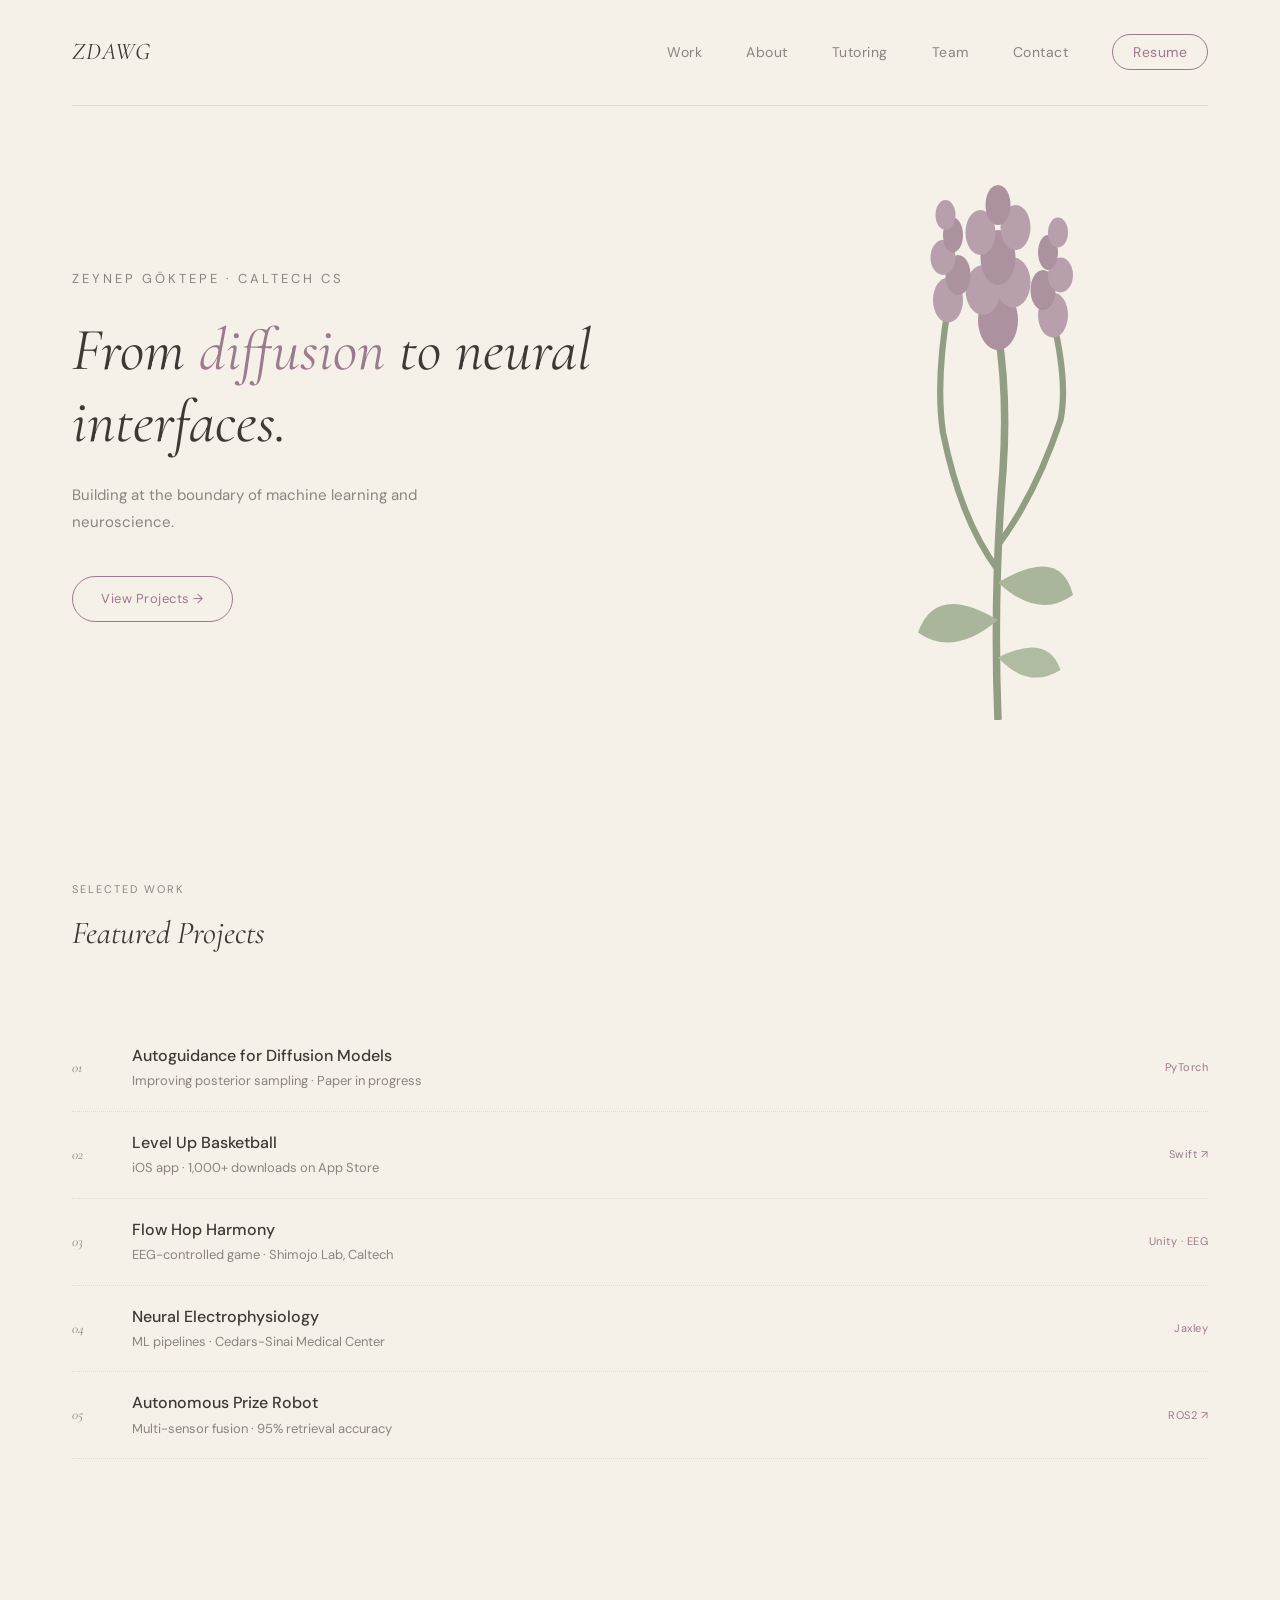
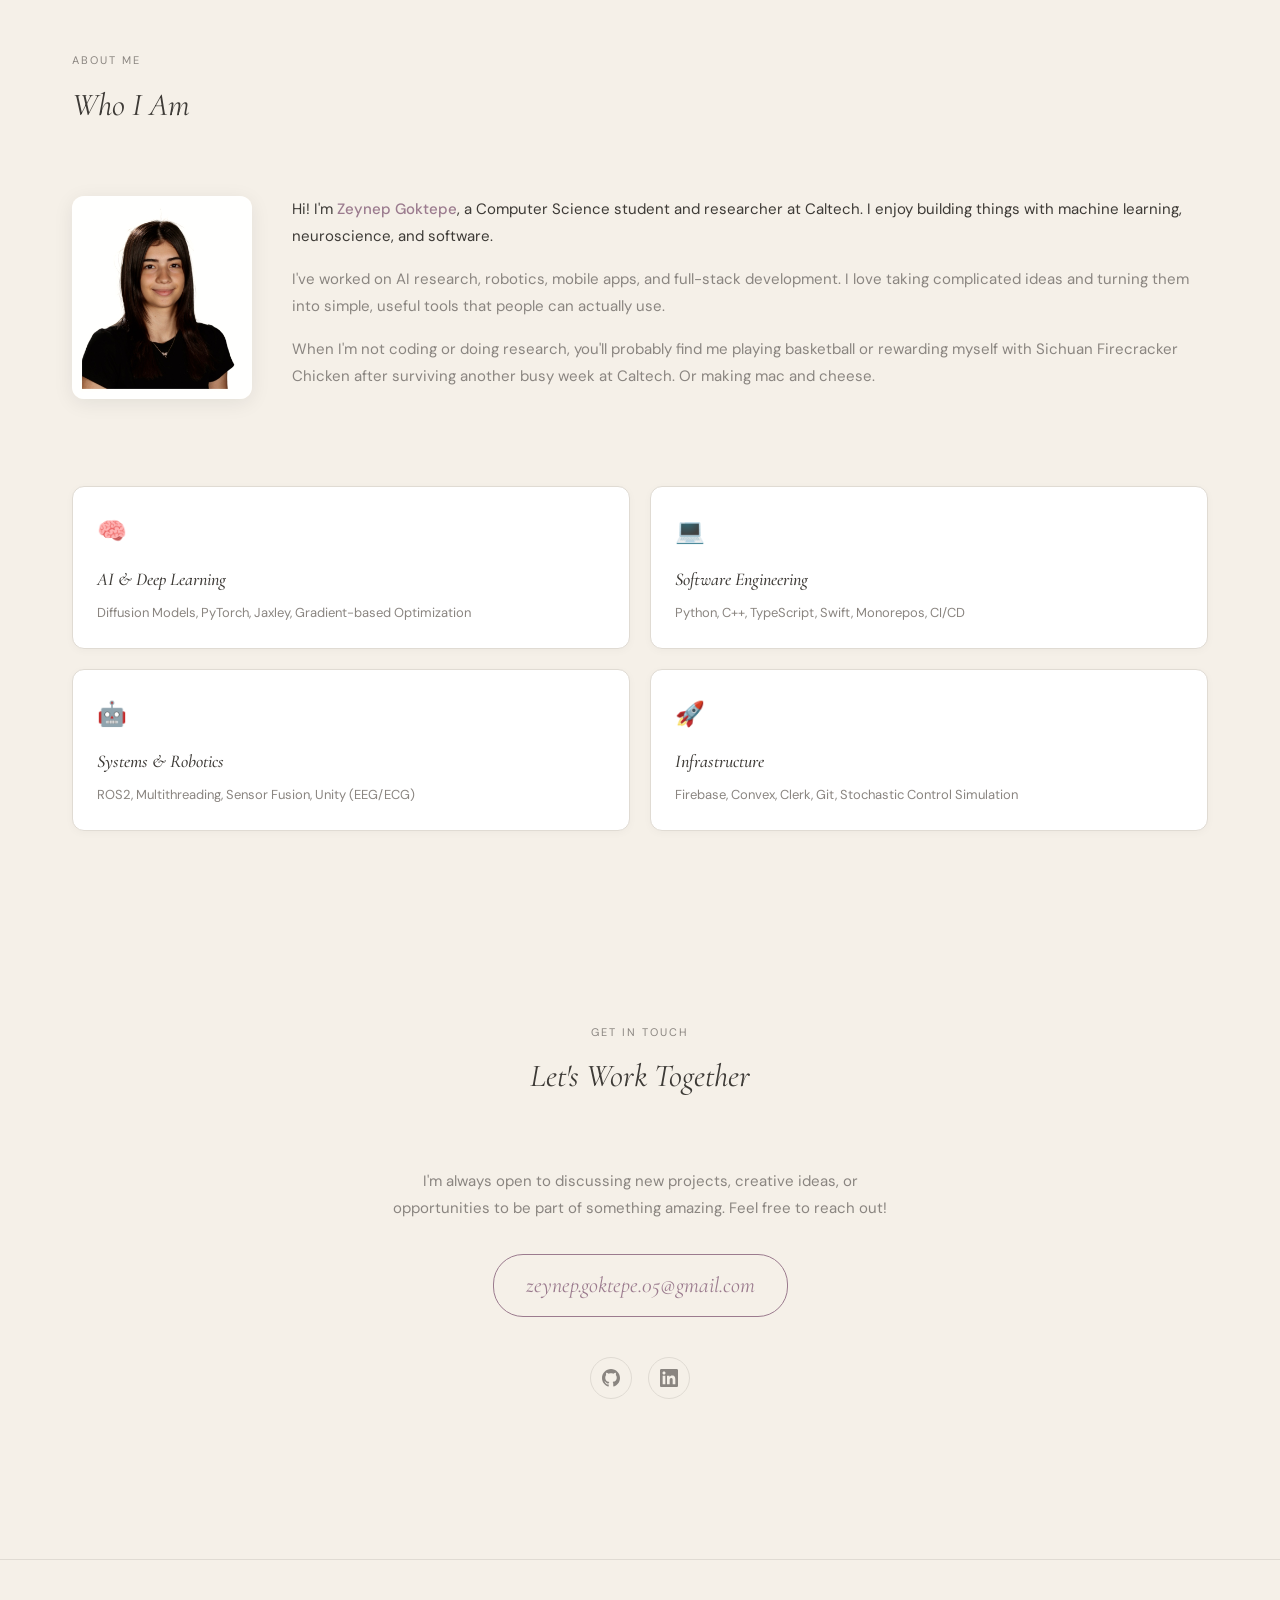
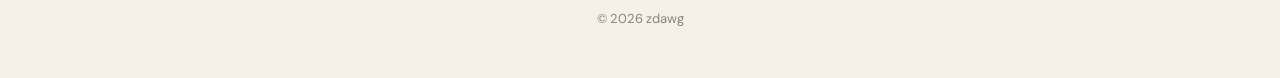
==== commit 4b57473a: "z" ====
--- a/index.html
+++ b/index.html
@@ -751,7 +751,7 @@
         </section>
 
         <footer>
-            <p>© 2026 zdawg. Built with Claude.</p>
+            <p>© 2026 zdawg</p>
         </footer>
     </div>
 
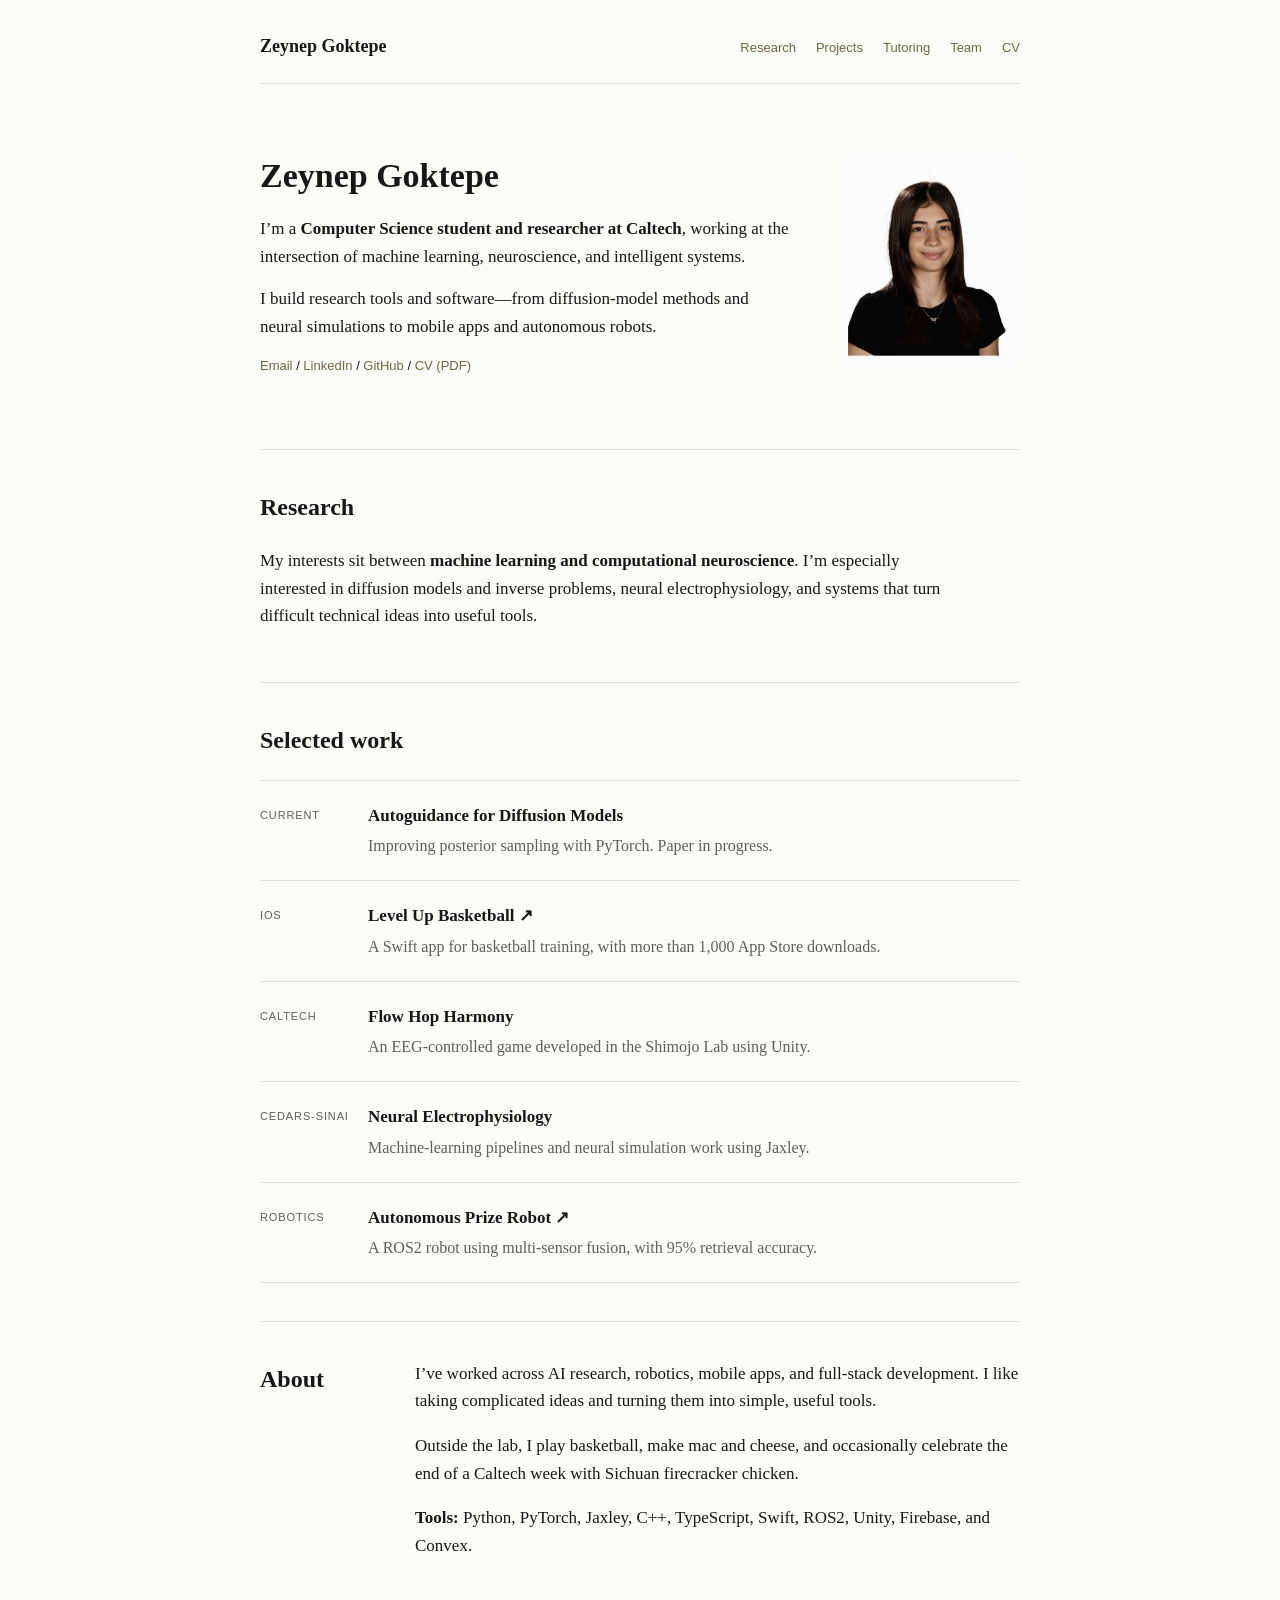
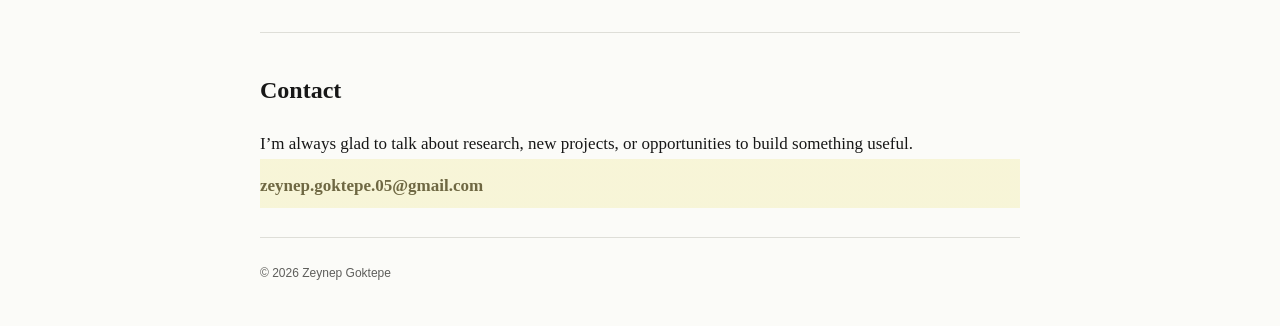
==== commit f2a55df4: "Redesign personal site with restrained academic style" ====
--- a/index.html
+++ b/index.html
@@ -1,878 +1,66 @@
-<!DOCTYPE html>
+<!doctype html>
 <html lang="en">
 <head>
-    <meta charset="UTF-8">
-    <meta name="viewport" content="width=device-width, initial-scale=1.0">
-    <title>Zeynep Goktepe | CS @ Caltech</title>
-    <meta name="description" content="Computer Science student and researcher at Caltech specializing in machine learning, neuroscience, and intelligent systems.">
-    
-    <!-- Open Graph / Social Media -->
-    <meta property="og:type" content="website">
-    <meta property="og:title" content="Zeynep Goktepe | CS @ Caltech">
-    <meta property="og:description" content="ML, neuroscience, and systems researcher building intelligent software.">
-    <meta property="og:image" content="zeynep.jpg">
-    
-    <!-- Twitter -->
-    <meta name="twitter:card" content="summary_large_image">
-    <meta name="twitter:title" content="Zeynep Goktepe | CS @ Caltech">
-    <meta name="twitter:description" content="ML, neuroscience, and systems researcher building intelligent software.">
-    
-    <!-- Lavender Fonts -->
-    <link href="https://fonts.googleapis.com/css2?family=Cormorant+Garamond:ital,wght@0,400;0,500;1,400;1,500&family=DM+Sans:wght@400;500&display=swap" rel="stylesheet">
-    
-    <style>
-        :root {
-            --bg-parchment: #f5f0e8;
-            --bg-cream: #faf8f4;
-            --text-dark: #3d3a36;
-            --text-muted: #8a8580;
-            --accent-lavender: #9b7b8e;
-            --accent-purple: #7d5a6a;
-            --border-light: #e0dbd3;
-        }
-
-        * {
-            margin: 0;
-            padding: 0;
-            box-sizing: border-box;
-        }
-
-        body {
-            background-color: var(--bg-parchment);
-            color: var(--text-dark);
-            overflow-x: hidden;
-            min-height: 100vh;
-            font-family: 'DM Sans', sans-serif;
-            font-size: 15px;
-            line-height: 1.7;
-        }
-
-        /* Hide particle effects for this theme */
-        #bg-canvas,
-        .vignette,
-        .scanlines,
-        .grid-bg {
-            display: none;
-        }
-
-        /* Layout Container */
-        .content-wrapper {
-            position: relative;
-            z-index: 3;
-            max-width: 1200px;
-            margin: 0 auto;
-            padding: 0 2rem;
-        }
-
-        /* Navigation */
-        nav {
-            display: flex;
-            justify-content: space-between;
-            align-items: center;
-            padding: 2rem 0;
-            border-bottom: 1px solid var(--border-light);
-        }
-
-        .logo {
-            font-family: 'Cormorant Garamond', serif;
-            font-size: 24px;
-            font-weight: 400;
-            font-style: italic;
-            color: var(--text-dark);
-            letter-spacing: 1px;
-        }
-
-        .logo .blink {
-            display: none;
-        }
-
-        .nav-links a {
-            color: var(--text-muted);
-            text-decoration: none;
-            margin-left: 2.5rem;
-            font-size: 14px;
-            letter-spacing: 0.5px;
-            transition: color 0.3s ease;
-        }
-
-        .nav-links a:hover {
-            color: var(--accent-lavender);
-        }
-
-        .menu-toggle {
-            display: none;
-            flex-direction: column;
-            justify-content: center;
-            gap: 5px;
-            background: none;
-            border: none;
-            cursor: pointer;
-            padding: 8px;
-        }
-
-        .menu-toggle span {
-            display: block;
-            width: 24px;
-            height: 2px;
-            background: var(--text-dark);
-            transition: all 0.3s ease;
-        }
-
-        .nav-links .resume-btn {
-            background: transparent;
-            border: 1px solid var(--accent-lavender);
-            color: var(--accent-lavender);
-            padding: 0.5rem 1.25rem;
-            border-radius: 20px;
-            transition: all 0.3s ease;
-        }
-
-        .nav-links .resume-btn:hover {
-            background: var(--accent-lavender);
-            color: white;
-        }
-
-        /* Hero Section */
-        .hero {
-            min-height: 75vh;
-            display: grid;
-            grid-template-columns: 1fr 320px; /* was 200px */
-            gap: 0.5rem; /* was 3rem */
-            align-items: center;
-            padding: 4rem 0;
-        }
-
-        .hero-decoration {
-            display: flex;
-            justify-content: flex-start; /* was center */
-            align-items: center;
-            margin-left: -40px; /* pulls flower closer */
-        }
-
-        .hero-decoration svg {
-            width: 350px; /* bigger */
-            height: auto;
-            opacity: 0.8;
-        }
-
-        .hero-decoration svg {
-            width: 300px;
-            height: auto;
-            opacity: 0.8;
-        }
-
-        .hero-subtitle {
-            color: var(--text-muted);
-            font-size: 13px;
-            text-transform: uppercase;
-            letter-spacing: 3px;
-            margin-bottom: 1.5rem;
-        }
-
-        .hero-title {
-            font-family: 'Cormorant Garamond', serif;
-            font-size: 60px;
-            font-weight: 400;
-            font-style: italic;
-            line-height: 1.2;
-            margin-bottom: 1.5rem;
-            max-width: 550px;
-            color: var(--text-dark);
-        }
-
-        .hero-title span {
-            color: var(--accent-lavender);
-        }
-
-        .hero-tagline {
-            color: var(--text-muted);
-            font-size: 15px;
-            line-height: 1.8;
-            max-width: 450px;
-            margin-bottom: 2.5rem;
-        }
-
-        .hero-buttons {
-            display: flex;
-            gap: 1rem;
-            flex-wrap: wrap;
-        }
-
-        /* Elegant Button */
-        .cta-btn {
-            position: relative;
-            background: transparent;
-            color: var(--accent-lavender);
-            border: 1px solid var(--accent-lavender);
-            padding: 0.85rem 1.75rem;
-            font-family: 'DM Sans', sans-serif;
-            font-size: 13px;
-            letter-spacing: 0.5px;
-            cursor: pointer;
-            border-radius: 25px;
-            transition: all 0.3s ease;
-        }
-
-        .cta-btn:hover {
-            background: var(--accent-lavender);
-            color: white;
-        }
-
-        a.cta-btn {
-            text-decoration: none;
-            display: inline-block;
-        }
-
-        .cta-secondary {
-            background: var(--accent-lavender);
-            border-color: var(--accent-lavender);
-            color: white;
-        }
-
-        .cta-secondary:hover {
-            background: var(--accent-purple);
-            border-color: var(--accent-purple);
-        }
-
-        /* Animations */
-        @keyframes fadeIn {
-            from { opacity: 0; transform: translateY(20px); }
-            to { opacity: 1; transform: translateY(0); }
-        }
-
-        /* Scroll Animations */
-        .fade-in {
-            opacity: 0;
-            transform: translateY(30px);
-            transition: opacity 0.6s ease, transform 0.6s ease;
-        }
-
-        .fade-in.visible {
-            opacity: 1;
-            transform: translateY(0);
-        }
-
-        .fade-in-delay-1 { transition-delay: 0.1s; }
-        .fade-in-delay-2 { transition-delay: 0.2s; }
-        .fade-in-delay-3 { transition-delay: 0.3s; }
-        .fade-in-delay-4 { transition-delay: 0.4s; }
-        .fade-in-delay-5 { transition-delay: 0.5s; }
-
-        /* Projects Section */
-        .section {
-            padding: 6rem 0;
-        }
-
-        .section-header {
-            margin-bottom: 4rem;
-        }
-
-        .section-label {
-            color: var(--text-muted);
-            font-size: 11px;
-            text-transform: uppercase;
-            letter-spacing: 2px;
-            margin-bottom: 0.5rem;
-        }
-
-        .section-title {
-            font-family: 'Cormorant Garamond', serif;
-            font-size: 32px;
-            font-weight: 400;
-            font-style: italic;
-            color: var(--text-dark);
-        }
-
-        .projects-grid {
-            display: flex;
-            flex-direction: column;
-            gap: 0;
-        }
-
-        .project-card {
-            background: transparent;
-            border: none;
-            border-bottom: 1px dotted var(--border-light);
-            border-radius: 0;
-            padding: 1.25rem 0;
-            position: relative;
-            display: grid;
-            grid-template-columns: 40px 1fr auto;
-            align-items: center;
-            gap: 1.25rem;
-            transition: all 0.3s ease;
-            text-decoration: none;
-        }
-
-        .project-card:hover {
-            padding-left: 0.5rem;
-        }
-
-        .project-card:hover .project-title {
-            color: var(--accent-lavender);
-        }
-
-        .project-number {
-            font-family: 'Cormorant Garamond', serif;
-            font-style: italic;
-            font-size: 14px;
-            color: var(--text-muted);
-        }
-
-        .project-content {
-            display: flex;
-            flex-direction: column;
-            gap: 0.25rem;
-        }
-
-        .project-title {
-            font-family: 'DM Sans', sans-serif;
-            font-size: 16px;
-            font-weight: 500;
-            margin-bottom: 0;
-            color: var(--text-dark);
-            line-height: 1.4;
-            transition: color 0.3s ease;
-        }
-
-        .project-subtitle {
-            font-size: 13px;
-            color: var(--text-muted);
-            line-height: 1.5;
-        }
-
-        .project-tech {
-            font-size: 11px;
-            color: var(--accent-lavender);
-            text-align: right;
-            min-width: 70px;
-            letter-spacing: 0.5px;
-        }
-
-        /* About Section */
-        .about-content {
-            display: grid;
-            grid-template-columns: 180px 1fr;
-            gap: 2.5rem;
-            align-items: start;
-        }
-
-        .about-photo {
-            grid-row: span 2;
-        }
-
-        .about-photo img {
-            width: 100%;
-            border-radius: 12px;
-            border: none;
-            transition: all 0.3s ease;
-            filter: sepia(5%);
-            box-shadow: 0 4px 20px rgba(0,0,0,0.08);
-        }
-
-        .about-photo img:hover {
-            filter: sepia(0%);
-            transform: scale(1.02);
-        }
-
-        .about-text p {
-            color: var(--text-muted);
-            font-size: 15px;
-            line-height: 1.8;
-            margin-bottom: 1rem;
-        }
-
-        .about-text p:first-of-type {
-            color: var(--text-dark);
-        }
-
-        .about-text strong {
-            color: var(--accent-lavender);
-            font-weight: 500;
-        }
-
-        .skills-grid {
-            display: grid;
-            grid-template-columns: repeat(2, 1fr);
-            gap: 1.25rem;
-            margin-top: 2.5rem;
-        }
-
-        .skill-item {
-            background: white;
-            border: 1px solid var(--border-light);
-            border-radius: 12px;
-            padding: 1.5rem;
-            transition: all 0.3s ease;
-            box-shadow: 0 2px 8px rgba(0,0,0,0.03);
-        }
-
-        .skill-item:hover {
-            border-color: var(--accent-lavender);
-            box-shadow: 0 4px 20px rgba(155, 123, 142, 0.1);
-            transform: translateY(-2px);
-        }
-
-        .skill-icon {
-            font-size: 1.5rem;
-            margin-bottom: 0.75rem;
-        }
-
-        .skill-name {
-            font-family: 'Cormorant Garamond', serif;
-            font-size: 18px;
-            font-weight: 500;
-            font-style: italic;
-            color: var(--text-dark);
-            margin-bottom: 0.5rem;
-        }
-
-        .skill-desc {
-            color: var(--text-muted);
-            font-size: 13px;
-            line-height: 1.6;
-        }
-
-        /* Contact Section */
-        #contact .section-header {
-            text-align: center;
-        }
-
-        .contact-content {
-            text-align: center;
-            max-width: 500px;
-            margin: 0 auto;
-        }
-
-        .contact-content p {
-            color: var(--text-muted);
-            font-size: 15px;
-            line-height: 1.8;
-            margin-bottom: 2rem;
-        }
-
-        .contact-email {
-            display: inline-block;
-            font-family: 'Cormorant Garamond', serif;
-            font-style: italic;
-            font-size: 22px;
-            color: var(--accent-lavender);
-            text-decoration: none;
-            padding: 0.75rem 2rem;
-            border: 1px solid var(--accent-lavender);
-            border-radius: 30px;
-            transition: all 0.3s ease;
-            margin-bottom: 2.5rem;
-        }
-
-        .contact-email:hover {
-            background: var(--accent-lavender);
-            color: white;
-        }
-
-        .social-links {
-            display: flex;
-            justify-content: center;
-            gap: 1rem;
-        }
-
-        .social-link {
-            display: flex;
-            align-items: center;
-            justify-content: center;
-            width: 42px;
-            height: 42px;
-            border: 1px solid var(--border-light);
-            border-radius: 50%;
-            color: var(--text-muted);
-            text-decoration: none;
-            transition: all 0.3s ease;
-        }
-
-        .social-link:hover {
-            border-color: var(--accent-lavender);
-            color: var(--accent-lavender);
-        }
-
-        .social-link svg {
-            width: 18px;
-            height: 18px;
-        }
-
-        /* Footer */
-        footer {
-            background: transparent;
-            text-align: center;
-            padding: 3rem 0;
-            color: var(--text-muted);
-            font-size: 13px;
-            border-top: 1px solid var(--border-light);
-            margin-top: 4rem;
-        }
-
-        /* Responsive Design */
-        @media (max-width: 768px) {
-            .hero { grid-template-columns: 1fr; min-height: auto; padding: 3rem 0; }
-            .hero-decoration { display: none; }
-            .hero-title { font-size: 36px; }
-            .hero-tagline { font-size: 14px; }
-            .hero-buttons { flex-direction: column; align-items: flex-start; }
-            
-            nav { flex-wrap: wrap; }
-            .menu-toggle { display: flex; }
-            .nav-links {
-                display: none;
-                width: 100%;
-                flex-direction: column;
-                padding: 1rem 0;
-                margin-top: 1rem;
-                border-top: 1px solid var(--border-light);
-            }
-            .nav-links.open { display: flex; }
-            .nav-links a {
-                margin: 0;
-                padding: 0.75rem 0;
-                border-bottom: 1px dotted var(--border-light);
-            }
-            .nav-links a:last-child { border-bottom: none; }
-            .nav-links .resume-btn {
-                margin-top: 0.5rem;
-                text-align: center;
-            }
-            
-            .project-card { grid-template-columns: 35px 1fr; }
-            .project-tech { display: none; }
-            .project-subtitle { font-size: 12px; }
-            .section { padding: 3rem 0; }
-            .about-content { grid-template-columns: 1fr; gap: 1.5rem; }
-            .about-photo { max-width: 140px; margin: 0 auto; grid-row: auto; }
-            .skills-grid { grid-template-columns: 1fr; gap: 1rem; }
-            .skill-item { padding: 1.25rem; }
-            .contact-email { font-size: 18px; }
-        }
-    </style>
+  <meta charset="utf-8">
+  <meta name="viewport" content="width=device-width, initial-scale=1">
+  <title>Zeynep Goktepe — Computer Science at Caltech</title>
+  <meta name="description" content="Zeynep Goktepe is a computer science student and researcher at Caltech working across machine learning, neuroscience, and software.">
+  <meta property="og:type" content="website">
+  <meta property="og:title" content="Zeynep Goktepe — Computer Science at Caltech">
+  <meta property="og:description" content="Machine learning, neuroscience, and software.">
+  <meta property="og:image" content="zeynep.jpg">
+  <link rel="stylesheet" href="styles.css">
 </head>
 <body>
+  <main class="site-shell">
+    <nav class="nav" aria-label="Main navigation">
+      <a class="wordmark" href="index.html">Zeynep Goktepe</a>
+      <div class="nav-links">
+        <a href="#research">Research</a><a href="#projects">Projects</a><a href="tutoring.html">Tutoring</a><a href="cats.html">Team</a><a href="zeynep-resume.pdf" target="_blank">CV</a>
+      </div>
+    </nav>
 
-    <canvas id="bg-canvas"></canvas>
-    <div class="vignette"></div>
+    <header class="intro">
+      <div class="intro-copy">
+        <h1>Zeynep Goktepe</h1>
+        <p>I’m a <strong>Computer Science student and researcher at Caltech</strong>, working at the intersection of machine learning, neuroscience, and intelligent systems.</p>
+        <p>I build research tools and software—from diffusion-model methods and neural simulations to mobile apps and autonomous robots.</p>
+        <p class="inline-links"><a href="mailto:zeynep.goktepe.05@gmail.com">Email</a> / <a href="https://www.linkedin.com/in/zeynep-goktepe-9bb5a8205/" target="_blank">LinkedIn</a> / <a href="https://github.com/Zeynoyder1" target="_blank">GitHub</a> / <a href="zeynep-resume.pdf" target="_blank">CV (PDF)</a></p>
+      </div>
+      <img class="portrait" src="zeynep.jpg" alt="Portrait of Zeynep Goktepe">
+    </header>
 
-    <div class="content-wrapper">
-        <nav>
-            <div class="logo">ZDAWG</div>
-            <button class="menu-toggle" onclick="toggleMenu()" aria-label="Toggle menu">
-                <span></span>
-                <span></span>
-                <span></span>
-            </button>
-            <div class="nav-links" id="navLinks">
-                <a href="#work">Work</a>
-                <a href="#about">About</a>
-                <a href="tutoring.html">Tutoring</a>
-                <a href="cats.html">Team</a>
-                <a href="#contact">Contact</a>
-                <a href="zeynep-resume.pdf" class="resume-btn" target="_blank">Resume</a>
-            </div>
-        </nav>
+    <section id="research" class="section">
+      <h2>Research</h2>
+      <p>My interests sit between <strong>machine learning and computational neuroscience</strong>. I’m especially interested in diffusion models and inverse problems, neural electrophysiology, and systems that turn difficult technical ideas into useful tools.</p>
+    </section>
 
-        <section class="hero">
-            <div class="hero-content">
-                <div class="hero-subtitle">Zeynep Göktepe · Caltech CS</div>
-                <h1 class="hero-title">From <span>diffusion</span> to neural interfaces.</h1>
-                <p class="hero-tagline">Building at the boundary of machine learning and neuroscience.</p>
-                <div class="hero-buttons">
-                    <button class="cta-btn" onclick="document.getElementById('work').scrollIntoView({behavior: 'smooth'})">View Projects →</button>
-                </div>
-            </div>
-            <div class="hero-decoration">
-                <svg viewBox="0 0 120 220" fill="none" xmlns="http://www.w3.org/2000/svg">
-                    <!-- Main Stem -->
-                    <path d="M60 220 Q58 170 62 120 Q64 90 60 65" stroke="#7a8a6a" stroke-width="3" fill="none"/>
-                    <!-- Second Stem -->
-                    <path d="M60 150 Q75 130 85 100 Q88 85 82 60" stroke="#7a8a6a" stroke-width="2.5" fill="none"/>
-                    <!-- Third Stem -->
-                    <path d="M60 160 Q45 140 38 105 Q35 85 40 55" stroke="#7a8a6a" stroke-width="2.5" fill="none"/>
-                    
-                    <!-- Leaves -->
-                    <path d="M60 180 Q35 165 28 185 Q42 195 60 180" fill="#98a888"/>
-                    <path d="M60 165 Q85 150 90 170 Q76 180 60 165" fill="#98a888"/>
-                    <path d="M60 195 Q80 185 85 200 Q72 208 60 195" fill="#a0b090"/>
-                    
-                    <!-- Main flower buds -->
-                    <ellipse cx="60" cy="60" rx="8" ry="12" fill="#9b7b8e"/>
-                    <ellipse cx="54" cy="48" rx="7" ry="10" fill="#a88b9e"/>
-                    <ellipse cx="66" cy="45" rx="7" ry="10" fill="#a88b9e"/>
-                    <ellipse cx="60" cy="35" rx="7" ry="11" fill="#9b7b8e"/>
-                    <ellipse cx="53" cy="25" rx="6" ry="9" fill="#a88b9e"/>
-                    <ellipse cx="67" cy="23" rx="6" ry="9" fill="#a88b9e"/>
-                    <ellipse cx="60" cy="14" rx="5" ry="8" fill="#9b7b8e"/>
-                    
-                    <!-- Second flower buds -->
-                    <ellipse cx="82" cy="58" rx="6" ry="9" fill="#a88b9e"/>
-                    <ellipse cx="78" cy="48" rx="5" ry="8" fill="#9b7b8e"/>
-                    <ellipse cx="85" cy="42" rx="5" ry="7" fill="#a88b9e"/>
-                    <ellipse cx="80" cy="33" rx="4" ry="7" fill="#9b7b8e"/>
-                    <ellipse cx="84" cy="25" rx="4" ry="6" fill="#a88b9e"/>
-                    
-                    <!-- Third flower buds -->
-                    <ellipse cx="40" cy="52" rx="6" ry="9" fill="#a88b9e"/>
-                    <ellipse cx="44" cy="42" rx="5" ry="8" fill="#9b7b8e"/>
-                    <ellipse cx="38" cy="35" rx="5" ry="7" fill="#a88b9e"/>
-                    <ellipse cx="42" cy="26" rx="4" ry="7" fill="#9b7b8e"/>
-                    <ellipse cx="39" cy="18" rx="4" ry="6" fill="#a88b9e"/>
-                </svg>
-            </div>
-        </section>
+    <section id="projects" class="section">
+      <h2>Selected work</h2>
+      <div class="work-list">
+        <article class="work-item"><span class="year">Current</span><div><h3>Autoguidance for Diffusion Models</h3><p>Improving posterior sampling with PyTorch. Paper in progress.</p></div></article>
+        <a class="work-item" href="https://apps.apple.com/us/app/together-level-up/id6463521780" target="_blank"><span class="year">iOS</span><div><h3>Level Up Basketball <span aria-hidden="true">↗</span></h3><p>A Swift app for basketball training, with more than 1,000 App Store downloads.</p></div></a>
+        <article class="work-item"><span class="year">Caltech</span><div><h3>Flow Hop Harmony</h3><p>An EEG-controlled game developed in the Shimojo Lab using Unity.</p></div></article>
+        <article class="work-item"><span class="year">Cedars-Sinai</span><div><h3>Neural Electrophysiology</h3><p>Machine-learning pipelines and neural simulation work using Jaxley.</p></div></article>
+        <a class="work-item" href="https://github.com/Zeynoyder1/basket" target="_blank"><span class="year">Robotics</span><div><h3>Autonomous Prize Robot <span aria-hidden="true">↗</span></h3><p>A ROS2 robot using multi-sensor fusion, with 95% retrieval accuracy.</p></div></a>
+      </div>
+    </section>
 
-        <section id="work" class="section">
-            <div class="section-header fade-in">
-                <div class="section-label">Selected Work</div>
-                <h2 class="section-title">Featured Projects</h2>
-            </div>
+    <section id="about" class="section two-col">
+      <h2>About</h2>
+      <div>
+        <p>I’ve worked across AI research, robotics, mobile apps, and full-stack development. I like taking complicated ideas and turning them into simple, useful tools.</p>
+        <p>Outside the lab, I play basketball, make mac and cheese, and occasionally celebrate the end of a Caltech week with Sichuan firecracker chicken.</p>
+        <p><strong>Tools:</strong> Python, PyTorch, Jaxley, C++, TypeScript, Swift, ROS2, Unity, Firebase, and Convex.</p>
+      </div>
+    </section>
 
-            <div class="projects-grid">
-                <article class="project-card fade-in fade-in-delay-1">
-                    <div class="project-number">01</div>
-                    <div class="project-content">
-                        <h3 class="project-title">Autoguidance for Diffusion Models</h3>
-                        <p class="project-subtitle">Improving posterior sampling · Paper in progress</p>
-                    </div>
-                    <span class="project-tech">PyTorch</span>
-                </article>
-
-                <a href="https://apps.apple.com/us/app/together-level-up/id6463521780" target="_blank" class="project-card fade-in fade-in-delay-2">
-                    <div class="project-number">02</div>
-                    <div class="project-content">
-                        <h3 class="project-title">Level Up Basketball</h3>
-                        <p class="project-subtitle">iOS app · 1,000+ downloads on App Store</p>
-                    </div>
-                    <span class="project-tech">Swift ↗</span>
-                </a>
-
-                <article class="project-card fade-in fade-in-delay-3">
-                    <div class="project-number">03</div>
-                    <div class="project-content">
-                        <h3 class="project-title">Flow Hop Harmony</h3>
-                        <p class="project-subtitle">EEG-controlled game · Shimojo Lab, Caltech</p>
-                    </div>
-                    <span class="project-tech">Unity · EEG</span>
-                </article>
-
-                <article class="project-card fade-in fade-in-delay-4">
-                    <div class="project-number">04</div>
-                    <div class="project-content">
-                        <h3 class="project-title">Neural Electrophysiology</h3>
-                        <p class="project-subtitle">ML pipelines · Cedars-Sinai Medical Center</p>
-                    </div>
-                    <span class="project-tech">Jaxley</span>
-                </article>
-
-                <a href="https://github.com/Zeynoyder1/basket" target="_blank" class="project-card fade-in fade-in-delay-5">
-                    <div class="project-number">05</div>
-                    <div class="project-content">
-                        <h3 class="project-title">Autonomous Prize Robot</h3>
-                        <p class="project-subtitle">Multi-sensor fusion · 95% retrieval accuracy</p>
-                    </div>
-                    <span class="project-tech">ROS2 ↗</span>
-                </a>
-            </div>
-        </section>
-
-        <section id="about" class="section">
-            <div class="section-header fade-in">
-                <div class="section-label">About Me</div>
-                <h2 class="section-title">Who I Am</h2>
-            </div>
-
-            <div class="about-content">
-                <div class="about-photo fade-in">
-                    <img src="zeynep.jpg" alt="Zeynep Göktepe">
-                </div>
-                <div class="about-text fade-in fade-in-delay-1">
-                    <p>Hi! I'm <strong>Zeynep Goktepe</strong>, a Computer Science student and researcher at Caltech. I enjoy building things with machine learning, neuroscience, and software.</p>
-            
-                    <p>I've worked on AI research, robotics, mobile apps, and full-stack development. I love taking complicated ideas and turning them into simple, useful tools that people can actually use.</p>
-            
-                    <p>When I'm not coding or doing research, you'll probably find me playing basketball or rewarding myself with Sichuan Firecracker Chicken after surviving another busy week at Caltech. Or making mac and cheese.</p>
-            
-                </div>
-            </div>
-                <div class="skills-grid fade-in fade-in-delay-2">
-                    <div class="skill-item">
-                        <div class="skill-icon">🧠</div>
-                        <div class="skill-name">AI & Deep Learning</div>
-                        <div class="skill-desc">Diffusion Models, PyTorch, Jaxley, Gradient-based Optimization</div>
-                    </div>
-
-                    <div class="skill-item">
-                        <div class="skill-icon">💻</div>
-                        <div class="skill-name">Software Engineering</div>
-                        <div class="skill-desc">Python, C++, TypeScript, Swift, Monorepos, CI/CD</div>
-                    </div>
-
-                    <div class="skill-item">
-                        <div class="skill-icon">🤖</div>
-                        <div class="skill-name">Systems & Robotics</div>
-                        <div class="skill-desc">ROS2, Multithreading, Sensor Fusion, Unity (EEG/ECG)</div>
-                    </div>
-
-                    <div class="skill-item">
-                        <div class="skill-icon">🚀</div>
-                        <div class="skill-name">Infrastructure</div>
-                        <div class="skill-desc">Firebase, Convex, Clerk, Git, Stochastic Control Simulation</div>
-                    </div>
-                </div>
-            </div>
-        </section>
-
-        <section id="contact" class="section">
-            <div class="section-header fade-in">
-                <div class="section-label">Get In Touch</div>
-                <h2 class="section-title">Let's Work Together</h2>
-            </div>
-
-            <div class="contact-content fade-in fade-in-delay-1">
-                <p>I'm always open to discussing new projects, creative ideas, or opportunities to be part of something amazing. Feel free to reach out!</p>
-                
-                <a href="mailto:zeynep.goktepe.05@gmail.com" class="contact-email">zeynep.goktepe.05@gmail.com</a>
-
-                <div class="social-links">
-                    <a href="https://github.com/Zeynoyder1" target="_blank" class="social-link" aria-label="GitHub">
-                        <svg fill="currentColor" viewBox="0 0 24 24"><path d="M12 0c-6.626 0-12 5.373-12 12 0 5.302 3.438 9.8 8.207 11.387.599.111.793-.261.793-.577v-2.234c-3.338.726-4.033-1.416-4.033-1.416-.546-1.387-1.333-1.756-1.333-1.756-1.089-.745.083-.729.083-.729 1.205.084 1.839 1.237 1.839 1.237 1.07 1.834 2.807 1.304 3.492.997.107-.775.418-1.305.762-1.604-2.665-.305-5.467-1.334-5.467-5.931 0-1.311.469-2.381 1.236-3.221-.124-.303-.535-1.524.117-3.176 0 0 1.008-.322 3.301 1.23.957-.266 1.983-.399 3.003-.404 1.02.005 2.047.138 3.006.404 2.291-1.552 3.297-1.23 3.297-1.23.653 1.653.242 2.874.118 3.176.77.84 1.235 1.911 1.235 3.221 0 4.609-2.807 5.624-5.479 5.921.43.372.823 1.102.823 2.222v3.293c0 .319.192.694.801.576 4.765-1.589 8.199-6.086 8.199-11.386 0-6.627-5.373-12-12-12z"/></svg>
-                    </a>
-                    <a href="https://www.linkedin.com/in/zeynep-goktepe-9bb5a8205/" target="_blank" class="social-link" aria-label="LinkedIn">
-                        <svg fill="currentColor" viewBox="0 0 24 24"><path d="M20.447 20.452h-3.554v-5.569c0-1.328-.027-3.037-1.852-3.037-1.853 0-2.136 1.445-2.136 2.939v5.667H9.351V9h3.414v1.561h.046c.477-.9 1.637-1.85 3.37-1.85 3.601 0 4.267 2.37 4.267 5.455v6.286zM5.337 7.433c-1.144 0-2.063-.926-2.063-2.065 0-1.138.92-2.063 2.063-2.063 1.14 0 2.064.925 2.064 2.063 0 1.139-.925 2.065-2.064 2.065zm1.782 13.019H3.555V9h3.564v11.452zM22.225 0H1.771C.792 0 0 .774 0 1.729v20.542C0 23.227.792 24 1.771 24h20.451C23.2 24 24 23.227 24 22.271V1.729C24 .774 23.2 0 22.222 0h.003z"/></svg>
-                    </a>
-                    <!-- <a href="https://twitter.com" target="_blank" class="social-link" aria-label="Twitter">
-                        <svg fill="currentColor" viewBox="0 0 24 24"><path d="M18.244 2.25h3.308l-7.227 8.26 8.502 11.24H16.17l-5.214-6.817L4.99 21.75H1.68l7.73-8.835L1.254 2.25H8.08l4.713 6.231zm-1.161 17.52h1.833L7.084 4.126H5.117z"/></svg>
-                    </a> -->
-                </div>
-            </div>
-        </section>
-
-        <footer>
-            <p>© 2026 zdawg</p>
-        </footer>
-    </div>
-
-    <script>
-        // Mobile Menu Toggle
-        function toggleMenu() {
-            const navLinks = document.getElementById('navLinks');
-            navLinks.classList.toggle('open');
-        }
-
-        // Close menu when clicking a link
-        document.querySelectorAll('.nav-links a').forEach(link => {
-            link.addEventListener('click', () => {
-                document.getElementById('navLinks').classList.remove('open');
-            });
-        });
-
-        // Interactive Moving Particles Script
-        const canvas = document.getElementById('bg-canvas');
-        const ctx = canvas.getContext('2d');
-
-        let width = canvas.width = window.innerWidth;
-        let height = canvas.height = window.innerHeight;
-
-        const numParticles = 60;
-        const particles = [];
-        let mouse = { x: null, y: null, radius: 150 };
-
-        window.addEventListener('resize', () => {
-            width = canvas.width = window.innerWidth;
-            height = canvas.height = window.innerHeight;
-        });
-
-        window.addEventListener('mousemove', (e) => {
-            mouse.x = e.x;
-            mouse.y = e.y;
-        });
-
-        window.addEventListener('mouseout', () => {
-            mouse.x = null;
-            mouse.y = null;
-        });
-
-        class Particle {
-            constructor() {
-                this.x = Math.random() * width;
-                this.y = Math.random() * height;
-                this.baseX = this.x;
-                this.baseY = this.y;
-                this.size = Math.random() * 2 + 1;
-                this.density = (Math.random() * 30) + 10;
-                this.color = Math.random() > 0.5 ? '#00ffe0' : '#ff6b35';
-                this.alpha = Math.random() * 0.5 + 0.2;
-            }
-
-            draw() {
-                ctx.beginPath();
-                ctx.arc(this.x, this.y, this.size, 0, Math.PI * 2);
-                ctx.fillStyle = this.color;
-                ctx.globalAlpha = this.alpha;
-                ctx.fill();
-            }
-
-            update() {
-                // Return to original floating pattern or react to mouse
-                if (mouse.x != null && mouse.y != null) {
-                    let dx = mouse.x - this.x;
-                    let dy = mouse.y - this.y;
-                    let distance = Math.sqrt(dx * dx + dy * dy);
-                    
-                    if (distance < mouse.radius) {
-                        let force = (mouse.radius - distance) / mouse.radius;
-                        let directionX = (dx / distance) * force * this.density * -0.5;
-                        let directionY = (dy / distance) * force * this.density * -0.5;
-                        this.x += directionX;
-                        this.y += directionY;
-                    }
-                }
-                
-                // Slow ambient drift
-                this.y -= 0.2;
-                if (this.y < 0) {
-                    this.y = height;
-                    this.x = Math.random() * width;
-                }
-            }
-        }
-
-        function init() {
-            for (let i = 0; i < numParticles; i++) {
-                particles.push(new Particle());
-            }
-        }
-
-        function animate() {
-            ctx.clearRect(0, 0, width, height);
-            for (let i = 0; i < particles.length; i++) {
-                particles[i].update();
-                particles[i].draw();
-            }
-            requestAnimationFrame(animate);
-        }
-
-        init();
-        animate();
-
-        // Scroll Animation Observer
-        const observerOptions = {
-            threshold: 0.1,
-            rootMargin: '0px 0px -50px 0px'
-        };
-
-        const observer = new IntersectionObserver((entries) => {
-            entries.forEach(entry => {
-                if (entry.isIntersecting) {
-                    entry.target.classList.add('visible');
-                }
-            });
-        }, observerOptions);
-
-        document.querySelectorAll('.fade-in').forEach(el => observer.observe(el));
-    </script>
+    <section id="contact" class="section contact">
+      <h2>Contact</h2>
+      <p>I’m always glad to talk about research, new projects, or opportunities to build something useful.</p>
+      <a class="email" href="mailto:zeynep.goktepe.05@gmail.com">zeynep.goktepe.05@gmail.com</a>
+    </section>
+    <footer>© 2026 Zeynep Goktepe</footer>
+  </main>
 </body>
-</html>+</html>
--- a/styles.css
+++ b/styles.css
@@ -0,0 +1 @@
+:root{--ink:#171717;--muted:#5e5e5b;--line:#deded8;--paper:#fbfbf8;--accent:#6f6843;--highlight:#f4f0bd}*{box-sizing:border-box}html{scroll-behavior:smooth}body{margin:0;background:var(--paper);color:var(--ink);font-family:Georgia,'Times New Roman',serif;font-size:17px;line-height:1.62}.site-shell{width:min(760px,calc(100% - 40px));margin:0 auto}.nav{display:flex;justify-content:space-between;align-items:baseline;padding:32px 0 22px;border-bottom:1px solid var(--line);font-family:Arial,sans-serif;font-size:13px}.wordmark{font-family:Georgia,serif;font-size:18px;font-weight:700;color:var(--ink)!important}.nav-links{display:flex;gap:20px}.nav a,.inline-links a,.contact a{color:var(--accent);text-decoration:none}.nav a:hover,.inline-links a:hover,.contact a:hover,.nav a.active{text-decoration:underline;text-underline-offset:4px}.intro{display:grid;grid-template-columns:1fr 178px;gap:48px;align-items:start;padding:72px 0 58px}.intro h1,.page-intro h1{font-size:34px;line-height:1.15;margin:0 0 20px}.intro p{margin:0 0 15px}.portrait{width:178px;height:210px;object-fit:cover;object-position:center top;border-radius:2px;filter:saturate(.82) contrast(.98)}.inline-links{font-family:Arial,sans-serif;font-size:13px}.section{padding:38px 0;border-top:1px solid var(--line)}.section h2{font-size:24px;margin:0 0 20px}.section>p{max-width:690px;margin:0 0 14px}.work-list{border-top:1px solid var(--line)}.work-item{display:grid;grid-template-columns:92px 1fr;gap:16px;padding:21px 0;border-bottom:1px solid var(--line);color:inherit;text-decoration:none}.work-item:hover h3{text-decoration:underline;text-underline-offset:4px;text-decoration-color:var(--accent)}.year{font:11px/1.5 Arial,sans-serif;text-transform:uppercase;letter-spacing:.08em;color:var(--muted);padding-top:5px}.work-item h3,.subject-list h3{font-size:17px;margin:0 0 4px}.work-item p,.subject-list p{margin:0;color:var(--muted);font-size:16px}.two-col{display:grid;grid-template-columns:125px 1fr;gap:30px}.two-col p{margin-top:0}.contact{background:linear-gradient(transparent 0 62%,rgba(244,240,189,.55) 62% 86%,transparent 86%);margin-top:18px}.email{font-weight:700}.page-intro{padding:64px 0 42px}.page-intro h1{margin-bottom:10px}.page-intro>p:last-child{max-width:610px;color:var(--muted);margin:0}.eyebrow{font:11px/1.4 Arial,sans-serif;text-transform:uppercase;letter-spacing:.12em;color:var(--accent);margin:0 0 10px}.subject-list>div{display:grid;grid-template-columns:165px 1fr;gap:24px;padding:20px 0;border-top:1px solid var(--line)}.subject-list>div:first-child{border-top:0}.cat-grid{display:grid;grid-template-columns:1fr 1fr;gap:34px 24px;padding:10px 0 55px}.cat-grid figure{margin:0}.cat-grid img{display:block;width:100%;aspect-ratio:1;object-fit:cover;filter:saturate(.8);border-radius:2px}.cat-grid figcaption{margin-top:8px;font-style:italic}footer{padding:28px 0 46px;border-top:1px solid var(--line);font:12px Arial,sans-serif;color:var(--muted)}@media(max-width:680px){body{font-size:16px}.site-shell{width:min(100% - 28px,760px)}.nav{display:block;padding-top:23px}.nav-links{margin-top:14px;gap:14px;flex-wrap:wrap}.intro{grid-template-columns:1fr;gap:26px;padding:48px 0 42px}.portrait{grid-row:1;width:132px;height:156px}.intro h1,.page-intro h1{font-size:30px}.two-col{grid-template-columns:1fr;gap:0}.work-item{grid-template-columns:72px 1fr}.subject-list>div{grid-template-columns:1fr;gap:4px}.cat-grid{gap:24px 14px}}
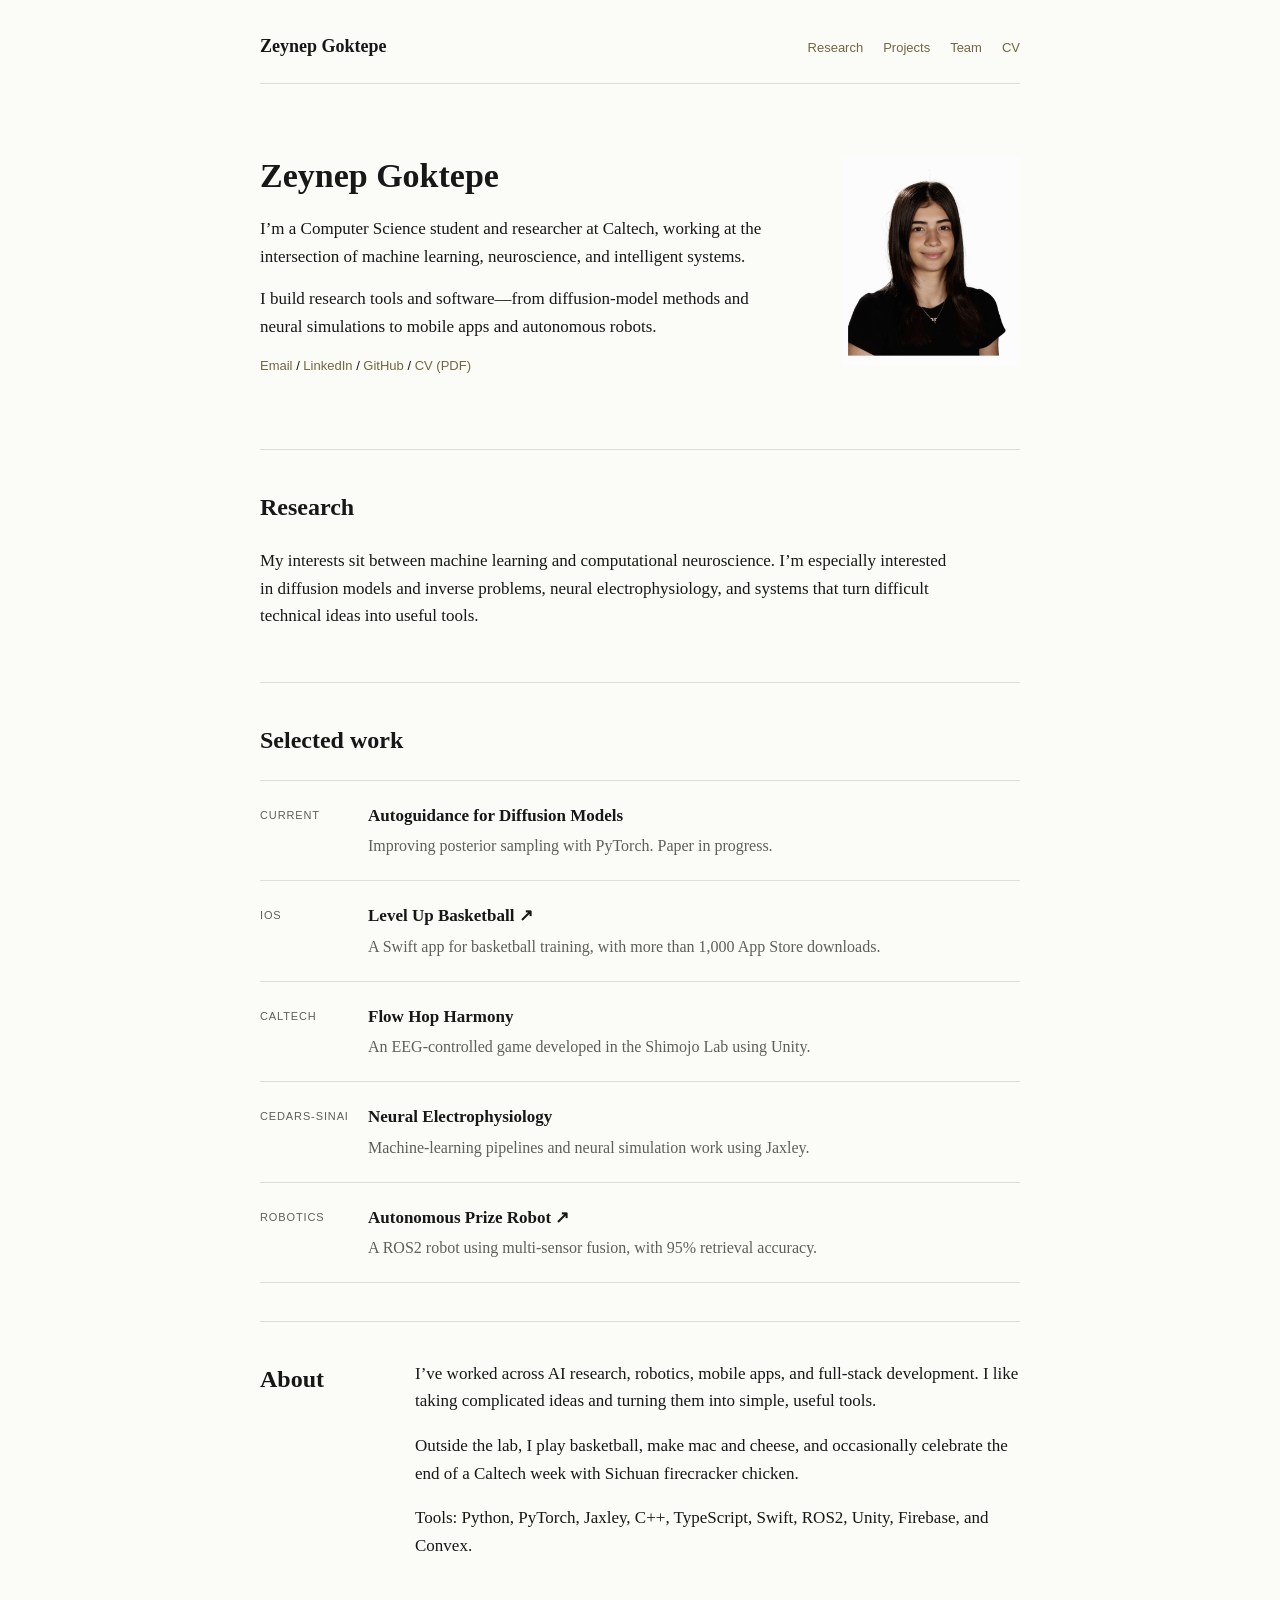
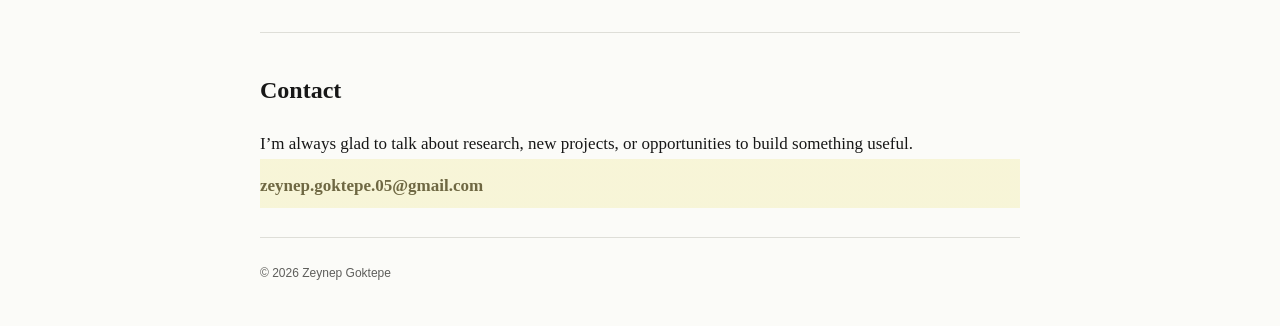
==== commit eb3219e7: "Remove tutoring page and normalize text emphasis" ====
--- a/index.html
+++ b/index.html
@@ -16,14 +16,14 @@
     <nav class="nav" aria-label="Main navigation">
       <a class="wordmark" href="index.html">Zeynep Goktepe</a>
       <div class="nav-links">
-        <a href="#research">Research</a><a href="#projects">Projects</a><a href="tutoring.html">Tutoring</a><a href="cats.html">Team</a><a href="zeynep-resume.pdf" target="_blank">CV</a>
+        <a href="#research">Research</a><a href="#projects">Projects</a><a href="cats.html">Team</a><a href="zeynep-resume.pdf" target="_blank">CV</a>
       </div>
     </nav>
 
     <header class="intro">
       <div class="intro-copy">
         <h1>Zeynep Goktepe</h1>
-        <p>I’m a <strong>Computer Science student and researcher at Caltech</strong>, working at the intersection of machine learning, neuroscience, and intelligent systems.</p>
+        <p>I’m a Computer Science student and researcher at Caltech, working at the intersection of machine learning, neuroscience, and intelligent systems.</p>
         <p>I build research tools and software—from diffusion-model methods and neural simulations to mobile apps and autonomous robots.</p>
         <p class="inline-links"><a href="mailto:zeynep.goktepe.05@gmail.com">Email</a> / <a href="https://www.linkedin.com/in/zeynep-goktepe-9bb5a8205/" target="_blank">LinkedIn</a> / <a href="https://github.com/Zeynoyder1" target="_blank">GitHub</a> / <a href="zeynep-resume.pdf" target="_blank">CV (PDF)</a></p>
       </div>
@@ -32,7 +32,7 @@
 
     <section id="research" class="section">
       <h2>Research</h2>
-      <p>My interests sit between <strong>machine learning and computational neuroscience</strong>. I’m especially interested in diffusion models and inverse problems, neural electrophysiology, and systems that turn difficult technical ideas into useful tools.</p>
+      <p>My interests sit between machine learning and computational neuroscience. I’m especially interested in diffusion models and inverse problems, neural electrophysiology, and systems that turn difficult technical ideas into useful tools.</p>
     </section>
 
     <section id="projects" class="section">
@@ -51,7 +51,7 @@
       <div>
         <p>I’ve worked across AI research, robotics, mobile apps, and full-stack development. I like taking complicated ideas and turning them into simple, useful tools.</p>
         <p>Outside the lab, I play basketball, make mac and cheese, and occasionally celebrate the end of a Caltech week with Sichuan firecracker chicken.</p>
-        <p><strong>Tools:</strong> Python, PyTorch, Jaxley, C++, TypeScript, Swift, ROS2, Unity, Firebase, and Convex.</p>
+        <p>Tools: Python, PyTorch, Jaxley, C++, TypeScript, Swift, ROS2, Unity, Firebase, and Convex.</p>
       </div>
     </section>
 
